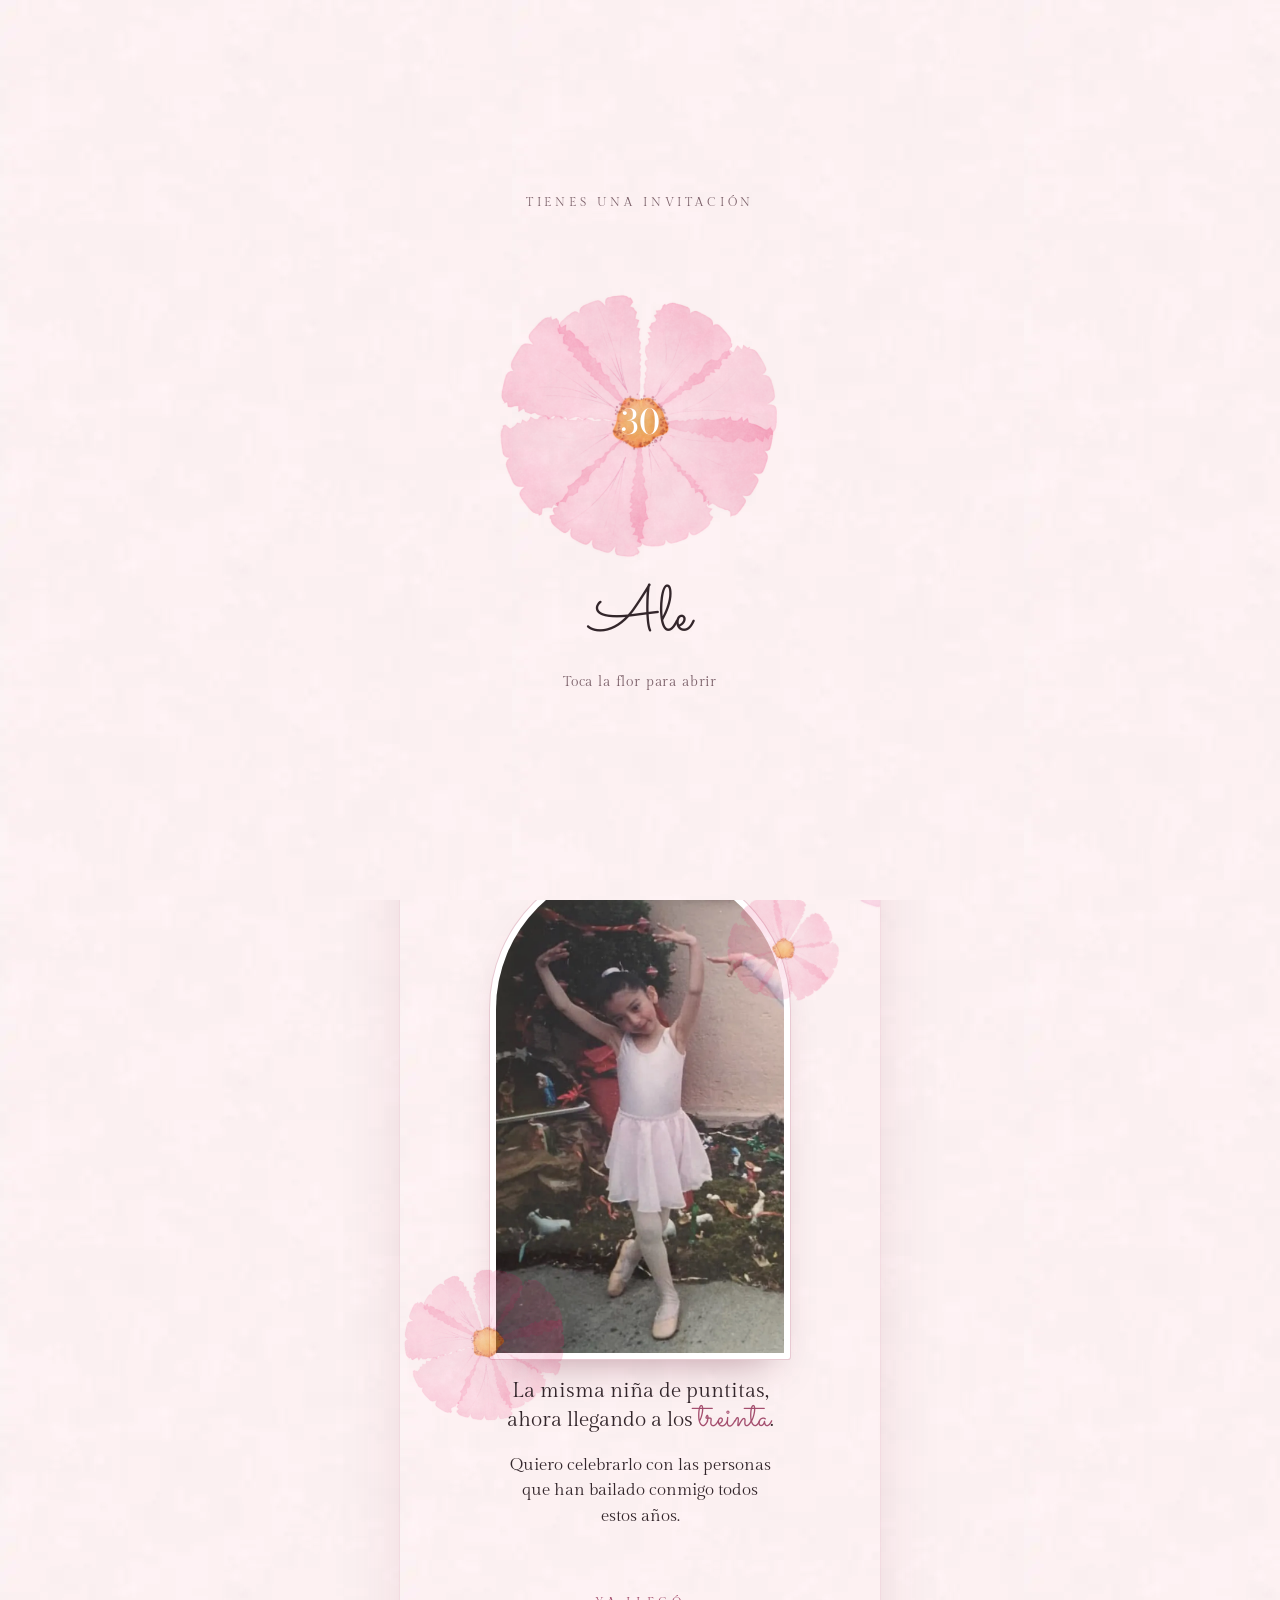
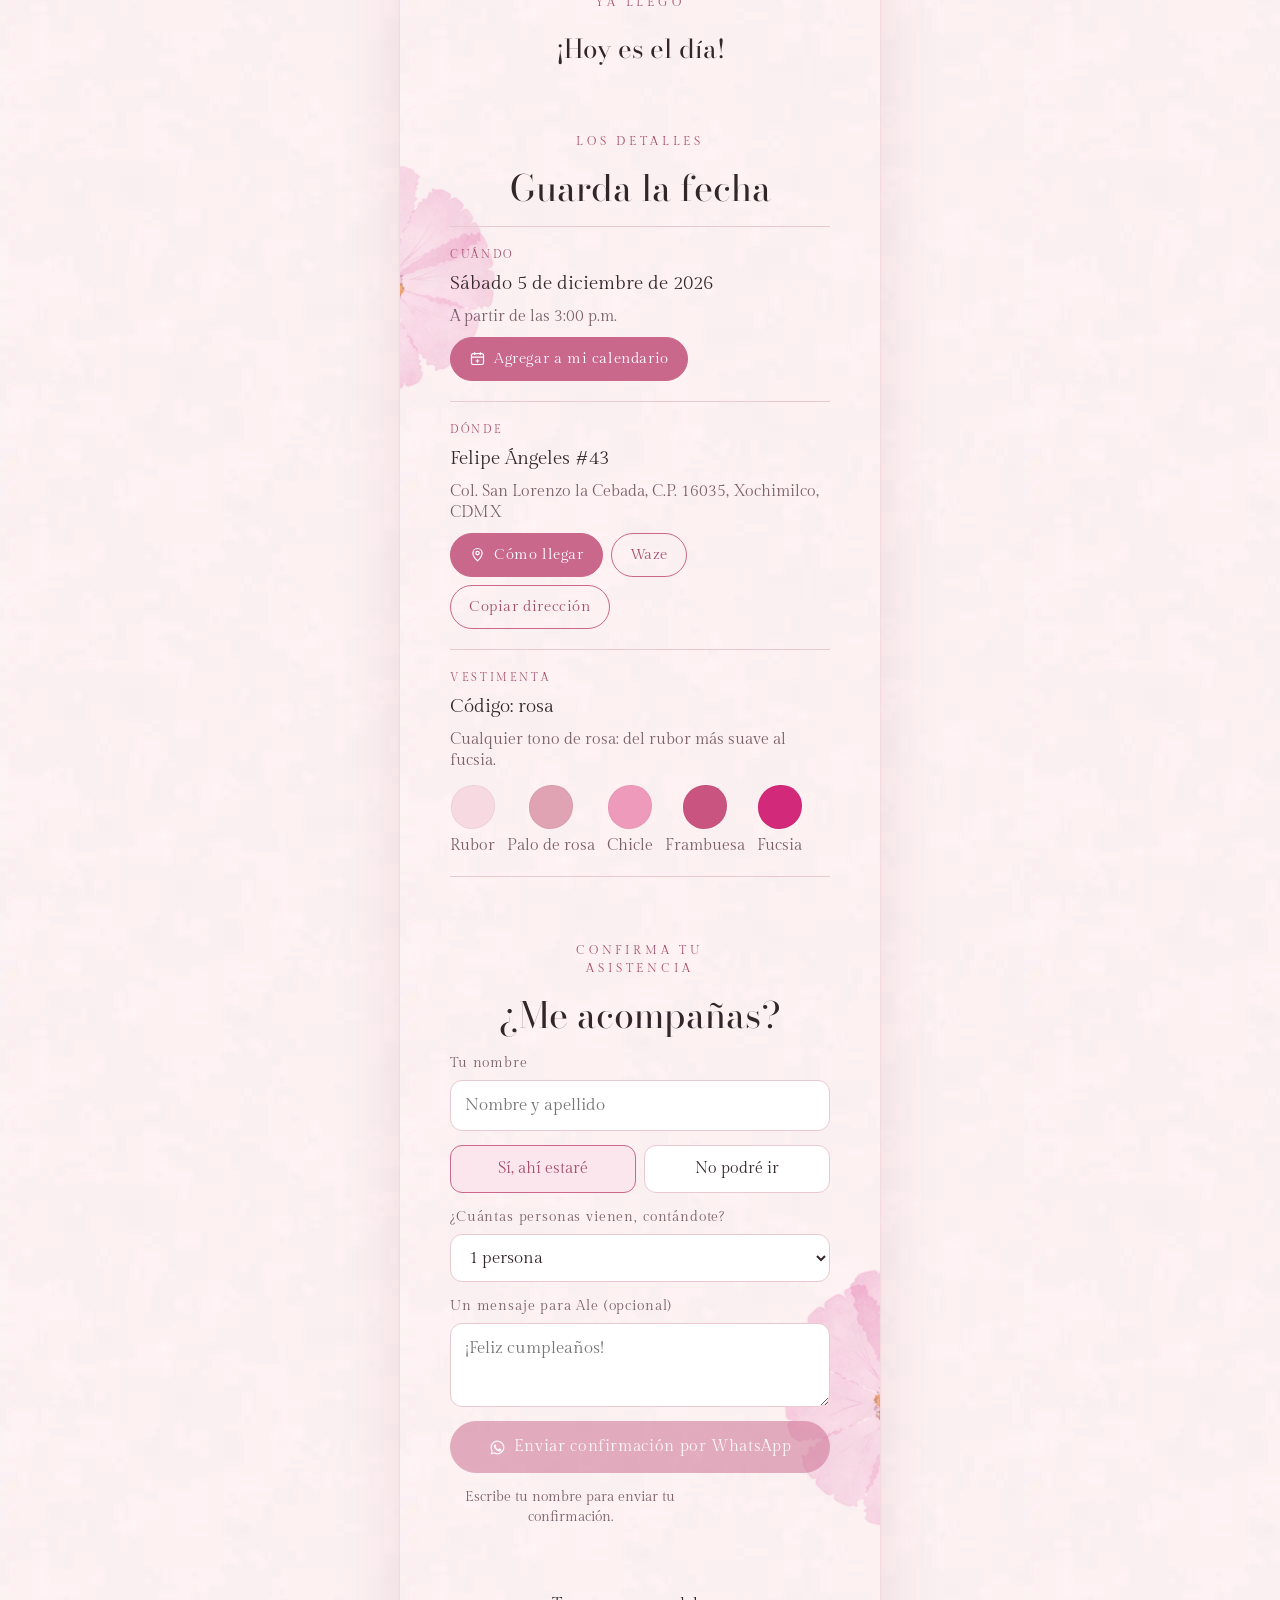
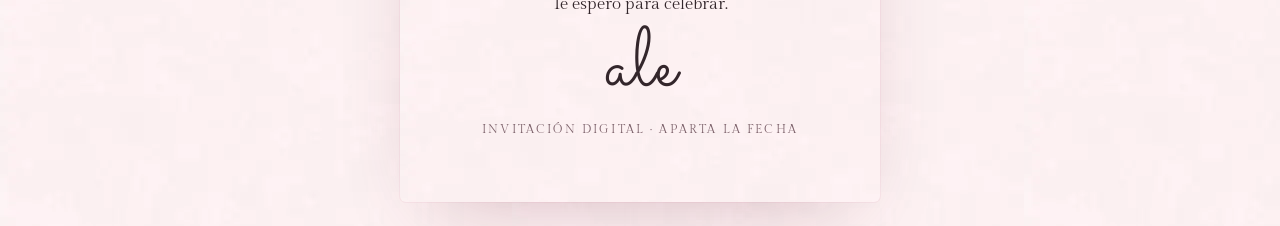
==== ale-30/index.html @ e6e58deb "Invitación: Los 30 de Ale" ====
<!doctype html>
<html lang="es">
<head>
<meta charset="utf-8">
<meta name="viewport" content="width=device-width,initial-scale=1,viewport-fit=cover">
<meta property="og:type" content="website">
<meta property="og:title" content="Los 30 de Ale">
<meta property="og:description" content="Te invito a mi cumpleaños · Sábado 5 de diciembre, 3:00 p.m. · Xochimilco">
<meta property="og:image" content="https://apartalafecha.github.io/ale-30/portada.jpg?v=1">
<meta property="og:image:width" content="1200">
<meta property="og:image:height" content="630">
<meta property="og:url" content="https://apartalafecha.github.io/ale-30/">
<meta name="twitter:card" content="summary_large_image">
<link rel="icon" href="data:image/svg+xml,%3Csvg xmlns='http://www.w3.org/2000/svg' viewBox='0 0 64 64'%3E%3Ccircle cx='32' cy='32' r='30' fill='%23F3C3D0'/%3E%3Ccircle cx='32' cy='32' r='9' fill='%23E2A458'/%3E%3C/svg%3E">
<style>:root{padding-top:env(safe-area-inset-top,0px);padding-bottom:env(safe-area-inset-bottom,0px)} img{max-width:100%}</style>
<title>Los 30 de Ale</title>
<meta name="claude:viewport-fit-sides" content="cover">
<meta name="description" content="Te invito a mi cumpleaños 30. Sábado 5 de diciembre, 3:00 p.m. Xochimilco, CDMX.">
<meta name="theme-color" content="#FBF0F2">
<link rel="preconnect" href="https://fonts.googleapis.com">
<link rel="preconnect" href="https://fonts.gstatic.com" crossorigin>
<link rel="stylesheet" href="https://fonts.googleapis.com/css2?family=Bodoni+Moda:opsz,wght@6..96,400;6..96,500&family=Gilda+Display&family=Sacramento&display=swap">
<style>
/* Póster de acuarela: una columna de papel rosado (máx. 480px) con un cosmos enorme que se sale del borde,
   como la invitación impresa de referencia; las secciones siguen la misma hoja con flores en los márgenes. */
:root{
  --papel:#FBF0F2;          /* hoja */
  --papel-2:#F6E2E7;        /* lavado de fondo */
  --tinta:#33262B;          /* texto principal, negro ciruela */
  --tinta-suave:#7A5F68;    /* texto secundario */
  --salmon:#EBB0A8;         /* el "30" */
  --rosa:#C9688A;           /* botones y acentos */
  --rosa-hondo:#A44E6E;     /* hover / texto sobre rosa claro */
  --ocre:#E2A458;           /* centro de la flor, detalle mínimo */
  --linea:#E8C9D2;
  --f-num:"Bodoni Moda","Didot","Bodoni 72",Georgia,serif;
  --f-texto:"Gilda Display","Cormorant Garamond",Georgia,serif;
  --f-firma:"Sacramento","Segoe Script","Snell Roundhand",cursive;
  --img-media:url([data-uri]);
  --img-chica:url([data-uri]);
  color-scheme:light;
}
*{box-sizing:border-box}
[hidden]{display:none!important}
html{scroll-behavior:smooth}
body{margin:0;background:var(--papel-2) url([data-uri]) repeat;background-size:512px;color:var(--tinta);font-family:var(--f-texto);font-size:17px;line-height:1.5;-webkit-font-smoothing:antialiased;overflow-x:hidden}
body.cerrado{overflow:hidden}
a{color:inherit}
:focus-visible{outline:2px solid var(--rosa);outline-offset:3px;border-radius:6px}

/* ---------- Sobre (portada que se abre) ---------- */
.sobre{position:fixed;inset:0;z-index:50;display:grid;place-items:center;background:var(--papel) url([data-uri]) repeat;background-size:512px;
  padding:max(24px,env(safe-area-inset-top,0px)) max(16px,env(safe-area-inset-right,0px)) max(24px,env(safe-area-inset-bottom,0px)) max(16px,env(safe-area-inset-left,0px));
  transition:opacity .9s ease .35s, visibility 0s linear 1.3s}
.sobre.abierto{opacity:0;visibility:hidden}
.sobre-int{display:grid;justify-items:center;gap:14px;text-align:center;max-width:420px}
.sobre .eyebrow{font-size:12px;letter-spacing:.32em;text-transform:uppercase;color:var(--tinta-suave)}
.sobre .para{font-size:22px;margin:0;min-height:1.5em}
.sello{position:relative;width:min(72vw,300px);aspect-ratio:1;border:0;padding:0;background:none;cursor:pointer;border-radius:50%;
  transition:transform .9s cubic-bezier(.2,.7,.2,1), opacity .8s ease}
.sello .flor-sello{position:absolute;inset:0;background:var(--img-chica) center/contain no-repeat;animation:respira 5s ease-in-out infinite;pointer-events:none}
.sello .toca{position:absolute;left:50%;top:50%;transform:translate(-50%,-50%);font-family:var(--f-num);font-size:34px;color:#fff;text-shadow:0 1px 8px rgba(160,90,40,.45);pointer-events:none}
.sobre.abierto .sello{transform:scale(2.6) rotate(25deg);opacity:0}
.sobre .firma{font-family:var(--f-firma);font-size:64px;line-height:.8;margin:6px 0 0}
.sobre .instr{font-size:14px;color:var(--tinta-suave);letter-spacing:.06em}
@keyframes respira{0%,100%{transform:scale(1) rotate(0)}50%{transform:scale(1.035) rotate(4deg)}}

/* ---------- Columna ---------- */
main{max-width:480px;margin:0 auto;background:var(--papel) url([data-uri]) repeat;background-size:512px;position:relative;box-shadow:0 0 0 1px rgba(201,104,138,.08),0 30px 80px -40px rgba(120,50,70,.35);overflow:hidden}

/* ---------- Póster (hero) ---------- */
.poster{position:relative;aspect-ratio:915/1280;container-type:inline-size;overflow:hidden}
.poster .flor{position:absolute;left:63%;top:66%;width:200%;max-width:none;opacity:.6;transform:translate(-50%,-50%) rotate(0);animation:gira 140s linear infinite;pointer-events:none}
@keyframes gira{to{transform:translate(-50%,-50%) rotate(360deg)}}
.poster .treinta{position:absolute;right:4%;top:1%;margin:0;font-family:var(--f-num);font-weight:500;font-size:31cqw;line-height:1;color:var(--salmon);letter-spacing:-.03em}
.poster .txt{position:absolute;left:10%;top:11%;right:8%;display:grid;gap:0}
.poster .invito{margin:0;font-size:4.5cqw;line-height:1.1}
.poster .cuando{margin:.12em 0 0;font-family:var(--f-num);font-weight:400;font-size:7.2cqw;line-height:1.05;letter-spacing:0}
.poster .cuando span{display:inline-block;width:.05em;height:.92em;background:var(--tinta);margin:0 .3em;vertical-align:-.1em}
.poster .dir{margin:2em 0 0;font-size:4.6cqw;line-height:1.2;max-width:15.5em}
.poster .vest{margin:1em 0 0;font-size:4.6cqw}
.poster .firma{position:absolute;right:10%;bottom:7%;margin:0;font-family:var(--f-firma);font-size:19cqw;line-height:1;color:var(--tinta)}
.poster .para-chip{position:absolute;left:10%;bottom:5.5%;max-width:48%;font-size:3.8cqw;color:var(--tinta);background:rgba(251,240,242,.82);padding:.45em .9em;border-radius:99px;line-height:1.25}
.desliza{position:absolute;left:50%;bottom:1.6%;transform:translateX(-50%);font-size:11px;letter-spacing:.3em;text-transform:uppercase;color:var(--tinta-suave);opacity:.85;animation:baja 2.4s ease-in-out infinite}
@keyframes baja{50%{transform:translate(-50%,5px)}}

/* ---------- Secciones ---------- */
.sec{position:relative;padding-block:56px;padding-left:max(24px,env(safe-area-inset-left,0px));padding-right:max(24px,env(safe-area-inset-right,0px));display:grid;gap:18px;justify-items:center;text-align:center}
.sec + .sec{padding-top:8px}
.eyebrow{margin:0;font-size:12px;letter-spacing:.32em;text-transform:uppercase;color:var(--rosa-hondo)}
h2{margin:0;font-family:var(--f-num);font-weight:400;font-size:36px;line-height:1.1;text-wrap:balance}
.sec p{margin:0;max-width:30ch;text-wrap:pretty}
.sec > *{position:relative;z-index:1}
.sec > .deco{position:absolute;z-index:0}
.deco{position:absolute;pointer-events:none;max-width:none;opacity:.8;aspect-ratio:1;background:center/contain no-repeat}
.fm{background-image:var(--img-media)}
.fc{background-image:var(--img-chica)}

/* foto */
.foto{padding-top:64px}
.marco{position:relative;width:min(78%,300px);margin-top:6px}
.marco .arco{display:block;aspect-ratio:3/5;border-radius:999px 999px 14px 14px;overflow:hidden;border:6px solid #fff;box-shadow:0 0 0 1px var(--linea),0 22px 40px -22px rgba(120,50,70,.5);background:#eee}
.marco .arco img{width:100%;height:100%;object-fit:cover;object-position:50% 20%;display:block;filter:saturate(.95) contrast(1.02)}
.marco .flor-a{width:58%;left:-30%;bottom:-14%;transform:rotate(-20deg)}
.marco .flor-b{width:40%;right:-18%;top:6%;transform:rotate(30deg)}
.pie-foto{font-size:21px;line-height:1.35;max-width:24ch!important}
.pie-foto em{font-style:normal;font-family:var(--f-firma);font-size:1.7em;line-height:.8;color:var(--rosa-hondo)}

/* cuenta regresiva */
.cuenta{display:grid;grid-template-columns:repeat(4,1fr);gap:8px;width:100%;max-width:360px}
.cuenta div{display:grid;gap:2px;padding:12px 4px;border-top:1px solid var(--linea);border-bottom:1px solid var(--linea)}
.cuenta b{font-family:var(--f-num);font-weight:400;font-size:38px;line-height:1;font-variant-numeric:tabular-nums}
.cuenta small{font-size:11px;letter-spacing:.2em;text-transform:uppercase;color:var(--tinta-suave)}
.cuenta-fin{font-family:var(--f-num);font-size:26px}

/* detalles */
.datos{display:grid;gap:0;width:100%;max-width:380px;text-align:left}
.dato{display:grid;gap:8px;padding:20px 0;border-top:1px solid var(--linea)}
.dato:last-child{border-bottom:1px solid var(--linea)}
.dato .k{font-size:11px;letter-spacing:.24em;text-transform:uppercase;color:var(--rosa-hondo)}
.dato .v{display:grid;gap:10px;min-width:0}
.dato .v strong{font-weight:400;font-size:19px;line-height:1.3}
.dato .v span{color:var(--tinta-suave);font-size:15.5px;line-height:1.35}
.acciones{display:flex;flex-wrap:wrap;gap:8px}
.btn{appearance:none;display:inline-flex;align-items:center;justify-content:center;gap:8px;min-height:44px;padding:10px 18px;border-radius:99px;border:1px solid var(--rosa);background:var(--rosa);color:#fff;font:500 15px/1.1 var(--f-texto);letter-spacing:.04em;text-decoration:none;cursor:pointer;transition:background .2s,transform .15s}
.btn:hover{background:var(--rosa-hondo);border-color:var(--rosa-hondo)}
.btn:active{transform:scale(.97)}
.btn.sec-btn{background:transparent;color:var(--rosa-hondo)}
.btn.sec-btn:hover{background:rgba(201,104,138,.08)}
.btn svg{width:17px;height:17px;flex:none}
.cal{position:relative}
.cal-menu{display:grid;gap:6px;margin-top:4px;padding:8px;border:1px solid var(--linea);border-radius:16px;background:#fff;box-shadow:0 18px 40px -24px rgba(120,50,70,.45)}
.cal-menu a{display:flex;align-items:center;gap:10px;padding:10px 12px;border-radius:10px;text-decoration:none;font-size:16px}
.cal-menu a:hover{background:var(--papel)}
.cal-menu a small{margin-left:auto;color:var(--tinta-suave);font-size:12px}
.cal-menu .ico{width:26px;height:26px;border-radius:7px;display:grid;place-items:center;color:#fff;font:600 12px/1 system-ui,sans-serif;flex:none}

/* vestimenta */
.tonos{display:flex;gap:12px;flex-wrap:wrap;margin-top:4px}
.tono{display:grid;gap:6px;justify-items:center;font-size:12px;color:var(--tinta-suave)}
.tono i{display:block;width:44px;height:44px;border-radius:50% 46% 52% 48%;box-shadow:inset 0 0 0 1px rgba(0,0,0,.04)}

/* confirmar */
form{display:grid;gap:14px;width:100%;max-width:380px;text-align:left}
label{display:grid;gap:6px;font-size:14px;letter-spacing:.06em;color:var(--tinta-suave)}
input,select,textarea{font:inherit;font-size:17px;color:var(--tinta);background:#fff;border:1px solid var(--linea);border-radius:12px;padding:12px 14px;width:100%}
textarea{min-height:84px;resize:vertical}
.opciones{display:grid;grid-template-columns:1fr 1fr;gap:8px}
.opciones input{position:absolute;opacity:0;pointer-events:none}
.opciones label{display:flex;align-items:center;justify-content:center;min-height:48px;border:1px solid var(--linea);border-radius:12px;background:#fff;color:var(--tinta);font-size:16px;letter-spacing:0;cursor:pointer;text-align:center;padding:8px}
.opciones input:checked + label{border-color:var(--rosa);background:#FBE6ED;color:var(--rosa-hondo)}
.opciones input:focus-visible + label{outline:2px solid var(--rosa);outline-offset:2px}
.reservados{font-size:15px;color:var(--rosa-hondo);text-align:center}
.enviar{width:100%;min-height:52px;font-size:16px}
.enviar[aria-disabled="true"]{opacity:.5;pointer-events:none}
.ayuda{font-size:13.5px;color:var(--tinta-suave);text-align:center}

/* pie */
.pie{padding-block:40px 64px}
.pie .firma{font-family:var(--f-firma);font-size:84px;line-height:.8;margin:0}
.credito{font-size:12px;letter-spacing:.18em;text-transform:uppercase;color:var(--tinta-suave);text-decoration:none}

/* pétalos que caen */
.petalos{position:fixed;inset:0;pointer-events:none;z-index:40;overflow:hidden}
.petalos img{position:absolute;top:-60px;width:34px;opacity:.7;animation:cae linear forwards}
@keyframes cae{0%{transform:translate(0,0) rotate(0)}100%{transform:translate(var(--dx),110vh) rotate(var(--rot))}}

.toast{position:fixed;left:50%;bottom:calc(20px + env(safe-area-inset-bottom,0px));transform:translateX(-50%);background:var(--tinta);color:#fff;padding:10px 16px;border-radius:99px;font-size:14px;z-index:60;opacity:0;transition:opacity .25s}
.toast.si{opacity:1}

@media (min-width:560px){main{margin-block:24px;border-radius:6px}}
@media (prefers-reduced-motion:reduce){
  *{animation:none!important;transition:none!important}
  .petalos{display:none}
}
</style>
</head>
<body>

<!-- ============ SOBRE ============ -->
<div class="sobre" id="sobre" role="dialog" aria-label="Abrir invitación">
  <div class="sobre-int">
    <p class="eyebrow" id="sobre-eyebrow">Tienes una invitación</p>
    <p class="para" id="sobre-para"></p>
    <button class="sello" id="abrir" type="button" aria-label="Abrir invitación">
      <span class="flor-sello"></span>
      <span class="toca">30</span>
    </button>
    <p class="firma">Ale</p>
    <p class="instr">Toca la flor para abrir</p>
  </div>
</div>

<main id="inv">
  <!-- ============ PÓSTER ============ -->
  <section class="poster" aria-label="Invitación">
    <img class="flor" src="[data-uri]" alt="">
    <h1 class="treinta" aria-label="30 años">30</h1>
    <div class="txt">
      <p class="invito">Te invito a mi cumpleaños</p>
      <p class="cuando">05 DIC<span aria-hidden="true"></span>15 HRS</p>
      <p class="dir">Felipe Ángeles #43, Col. San Lorenzo la Cebada, 16035, Xochimilco</p>
      <p class="vest">Código de vestimenta: rosa</p>
    </div>
    <p class="para-chip" id="para-chip" hidden></p>
    <p class="firma">ale</p>
    <p class="desliza" aria-hidden="true">Desliza</p>
  </section>

  <!-- ============ FOTO ============ -->
  <section class="sec foto" aria-labelledby="t-foto">
    <span class="deco fm" style="width:300px;right:-170px;top:-60px;transform:rotate(40deg)"></span>
    <p class="eyebrow">Desde siempre</p>
    <h2 id="t-foto">Bailando por la vida</h2>
    <figure class="marco" style="margin:6px 0 0">
      <span class="arco"><img src="[data-uri]" alt="Ale de niña, con traje de ballet rosa, posando junto al nacimiento navideño" loading="lazy"></span>
      <span class="deco fc flor-a"></span>
      <span class="deco fc flor-b"></span>
    </figure>
    <p class="pie-foto">La misma niña de puntitas, ahora llegando a los <em>treinta</em>.</p>
    <p>Quiero celebrarlo con las personas que han bailado conmigo todos estos años.</p>
  </section>

  <!-- ============ CUENTA ============ -->
  <section class="sec" aria-labelledby="t-cuenta">
    <p class="eyebrow" id="t-cuenta">Faltan</p>
    <div class="cuenta" id="cuenta" aria-live="off">
      <div><b id="c-d">--</b><small>días</small></div>
      <div><b id="c-h">--</b><small>horas</small></div>
      <div><b id="c-m">--</b><small>min</small></div>
      <div><b id="c-s">--</b><small>seg</small></div>
    </div>
    <p class="cuenta-fin" id="cuenta-fin" hidden>¡Hoy es el día!</p>
  </section>

  <!-- ============ DETALLES ============ -->
  <section class="sec" aria-labelledby="t-det">
    <span class="deco fm" style="width:260px;left:-150px;top:30px;transform:rotate(-15deg)"></span>
    <p class="eyebrow">Los detalles</p>
    <h2 id="t-det">Guarda la fecha</h2>
    <div class="datos">
      <div class="dato">
        <span class="k">Cuándo</span>
        <div class="v">
          <strong>Sábado 5 de diciembre de 2026</strong>
          <span>A partir de las 3:00 p.m.</span>
          <div class="cal">
            <button class="btn" id="cal-btn" type="button" aria-expanded="false" aria-controls="cal-menu">
              <svg viewBox="0 0 24 24" fill="none" stroke="currentColor" stroke-width="1.7" aria-hidden="true"><rect x="3.5" y="5" width="17" height="15.5" rx="2.5"/><path d="M3.5 10h17M8 3v4M16 3v4M12 13v5M9.5 15.5h5"/></svg>
              Agregar a mi calendario
            </button>
            <div class="cal-menu" id="cal-menu" hidden>
              <a id="cal-google" href="#" target="_blank" rel="noopener"><span class="ico" style="background:#4285F4"><svg viewBox="0 0 26 26" width="26" height="26" aria-hidden="true"><text x="13" y="17.6" text-anchor="middle" font-size="13" font-weight="700" fill="#ffffff" font-family="Arial,Helvetica,sans-serif">G</text></svg></span>Google Calendar</a>
              <a id="cal-apple" href="#" target="_blank" rel="noopener"><span class="ico" style="background:#1d1d1f"><svg viewBox="0 0 24 24" width="15" height="15" fill="#fff" aria-hidden="true"><path d="M16.4 12.6c0-2.4 2-3.6 2.1-3.7-1.1-1.7-2.9-1.9-3.5-1.9-1.5-.2-2.9.9-3.7.9-.8 0-1.9-.9-3.2-.8-1.6 0-3.2 1-4 2.5-1.7 3-.4 7.4 1.2 9.8.8 1.2 1.8 2.5 3 2.4 1.2 0 1.7-.8 3.2-.8s1.9.8 3.2.8c1.3 0 2.2-1.2 3-2.4.9-1.4 1.3-2.7 1.3-2.8 0 0-2.6-1-2.6-4zM14 5.5c.7-.8 1.1-1.9 1-3-1 0-2.1.7-2.8 1.5-.6.7-1.2 1.8-1 2.9 1 .1 2.1-.6 2.8-1.4z"/></svg></span>Apple / iPhone<small>.ics</small></a>
              <a id="cal-outlook" href="#" target="_blank" rel="noopener"><span class="ico" style="background:#0F6CBD"><svg viewBox="0 0 26 26" width="26" height="26" aria-hidden="true"><text x="13" y="17.6" text-anchor="middle" font-size="13" font-weight="700" fill="#ffffff" font-family="Arial,Helvetica,sans-serif">O</text></svg></span>Outlook</a>
              <a id="cal-ics" href="#" target="_blank" rel="noopener"><span class="ico" style="background:var(--tinta-suave)"><svg viewBox="0 0 26 26" width="26" height="26" aria-hidden="true"><text x="13" y="17.6" text-anchor="middle" font-size="17" font-weight="700" fill="#ffffff" font-family="Arial,Helvetica,sans-serif">+</text></svg></span>Otro calendario<small>.ics</small></a>
            </div>
          </div>
        </div>
      </div>
      <div class="dato">
        <span class="k">Dónde</span>
        <div class="v">
          <strong>Felipe Ángeles #43</strong>
          <span>Col. San Lorenzo la Cebada, C.P. 16035, Xochimilco, CDMX</span>
          <div class="acciones">
            <a class="btn" id="maps" href="#" target="_blank" rel="noopener">
              <svg viewBox="0 0 24 24" fill="none" stroke="currentColor" stroke-width="1.7" aria-hidden="true"><path d="M12 21s-6.5-5.6-6.5-11a6.5 6.5 0 0 1 13 0C18.5 15.4 12 21 12 21z"/><circle cx="12" cy="10" r="2.4"/></svg>
              Cómo llegar
            </a>
            <a class="btn sec-btn" id="waze" href="#" target="_blank" rel="noopener">Waze</a>
            <button class="btn sec-btn" id="copiar" type="button">Copiar dirección</button>
          </div>
        </div>
      </div>
      <div class="dato">
        <span class="k">Vestimenta</span>
        <div class="v">
          <strong>Código: rosa</strong>
          <span>Cualquier tono de rosa: del rubor más suave al fucsia.</span>
          <div class="tonos" aria-label="Tonos de rosa sugeridos">
            <span class="tono"><i style="background:#F6D9E1"></i>Rubor</span>
            <span class="tono"><i style="background:#DFA3B3"></i>Palo de rosa</span>
            <span class="tono"><i style="background:#EE9BBB"></i>Chicle</span>
            <span class="tono"><i style="background:#C9547F"></i>Frambuesa</span>
            <span class="tono"><i style="background:#D3297A"></i>Fucsia</span>
          </div>
        </div>
      </div>
    </div>
  </section>

  <!-- ============ CONFIRMAR ============ -->
  <section class="sec" aria-labelledby="t-conf" id="confirmar">
    <span class="deco fm" style="width:280px;right:-160px;bottom:40px;transform:rotate(80deg)"></span>
    <p class="eyebrow">Confirma tu asistencia</p>
    <h2 id="t-conf">¿Me acompañas?</h2>
    <p class="reservados" id="reservados" hidden></p>
    <form id="form" novalidate>
      <label for="nombre">Tu nombre
        <input id="nombre" name="nombre" autocomplete="name" placeholder="Nombre y apellido" required>
      </label>
      <div class="opciones" role="radiogroup" aria-label="¿Asistirás?">
        <input type="radio" name="asiste" id="asiste-si" value="si" checked><label for="asiste-si">Sí, ahí estaré</label>
        <input type="radio" name="asiste" id="asiste-no" value="no"><label for="asiste-no">No podré ir</label>
      </div>
      <label for="personas" id="lbl-personas">¿Cuántas personas vienen, contándote?
        <select id="personas" name="personas"></select>
      </label>
      <label for="mensaje">Un mensaje para Ale (opcional)
        <textarea id="mensaje" name="mensaje" maxlength="400" placeholder="¡Feliz cumpleaños!"></textarea>
      </label>
      <a class="btn enviar" id="enviar" href="#" target="_blank" rel="noopener" aria-disabled="true">
        <svg viewBox="0 0 24 24" fill="currentColor" aria-hidden="true"><path d="M12 2.2A9.8 9.8 0 0 0 3.6 17l-1.4 4.9 5-1.3A9.8 9.8 0 1 0 12 2.2zm0 17.8c-1.5 0-3-.4-4.2-1.2l-.3-.2-3 .8.8-2.9-.2-.3A8.1 8.1 0 1 1 12 20zm4.5-6c-.2-.1-1.5-.7-1.7-.8-.2-.1-.4-.1-.6.1l-.8 1c-.1.2-.3.2-.5.1a6.6 6.6 0 0 1-3.3-2.9c-.2-.4.2-.4.7-1.3.1-.2 0-.3 0-.4l-.8-1.8c-.2-.5-.4-.4-.6-.4h-.5a1 1 0 0 0-.7.3 3 3 0 0 0-.9 2.2 5.2 5.2 0 0 0 1.1 2.8 11.9 11.9 0 0 0 4.6 4c1.7.7 2.3.8 3.2.7.5-.1 1.5-.6 1.7-1.2.2-.6.2-1.1.2-1.2-.1-.2-.3-.2-.5-.3z"/></svg>
        Enviar confirmación por WhatsApp
      </a>
      <p class="ayuda" id="ayuda">Escribe tu nombre para enviar tu confirmación.</p>
    </form>
  </section>

  <!-- ============ PIE ============ -->
  <footer class="sec pie">
    <p>Te espero para celebrar.</p>
    <p class="firma">ale</p>
    <a class="credito" href="https://www.instagram.com/apartalafecha.mx/" target="_blank" rel="noopener">Invitación digital · Aparta la Fecha</a>
  </footer>
</main>

<div class="petalos" id="petalos" aria-hidden="true"></div>
<div class="toast" id="toast" role="status"></div>

<script>
const EVENTO = {
  titulo: "Cumpleaños 30 de Ale",
  inicio: "2026-12-05T15:00:00-06:00",
  inicioUTC: "20261205T210000Z", finUTC: "20261206T030000Z",
  inicioISO: "2026-12-05T21:00:00Z", finISO: "2026-12-06T03:00:00Z",
  direccion: "Felipe Ángeles #43, Col. San Lorenzo la Cebada, 16035, Xochimilco, CDMX",
  detalles: "¡Te espero para celebrar mis 30! Código de vestimenta: rosa. Invitación: https://apartalafecha.github.io/ale-30/",
  ics: "https://apartalafecha.github.io/ale-30/ale-30.ics",
  whatsapp: ""   // número de Ale con lada (ej. 5215512345678); vacío = WhatsApp deja elegir el contacto
};
const PETALOS = ["[data-uri]", "[data-uri]", "[data-uri]"];
const $ = id => document.getElementById(id);
const qs = new URLSearchParams(location.search);
const PARA = (qs.get("para") || "").trim().slice(0, 60);
const PASES_N = parseInt(qs.get("pases"), 10);
const PASES = PASES_N > 0 ? Math.min(20, PASES_N) : null;

/* ---- personalización ---- */
if (PARA) {
  $("sobre-eyebrow").textContent = "Esta invitación es para";
  $("sobre-para").textContent = PARA;
  $("para-chip").textContent = "Para: " + PARA;
  $("para-chip").hidden = false;
  $("nombre").value = PARA;
}
if (PASES) {
  $("reservados").textContent = PASES === 1 ? "Reservé 1 lugar para ti" : "Reservé " + PASES + " lugares para ti";
  $("reservados").hidden = false;
}
const maxP = PASES || 10;
for (let i = 1; i <= maxP; i++) { const o = document.createElement("option"); o.value = i; o.textContent = i === 1 ? "1 persona" : i + " personas"; $("personas").appendChild(o); }
$("personas").value = String(PASES || 1);

/* ---- abrir ---- */
document.body.classList.add("cerrado");
let abierta = false;
function abrir() {
  if (abierta) return; abierta = true;
  $("sobre").classList.add("abierto");
  document.body.classList.remove("cerrado");
  setTimeout(() => { $("sobre").hidden = true; }, 1400);
  lluvia(18, 1600);
  setInterval(() => { if (!document.hidden) lluvia(2, 0); }, 5200);
}
$("abrir").addEventListener("click", abrir);

/* ---- pétalos ---- */
const sinMov = matchMedia("(prefers-reduced-motion: reduce)").matches;
function lluvia(n, retraso) {
  if (sinMov) return;
  for (let i = 0; i < n; i++) {
    setTimeout(() => {
      const p = document.createElement("img");
      p.src = PETALOS[i % 3]; p.alt = "";
      const dur = 7 + Math.random() * 6;
      p.style.left = (Math.random() * 100) + "vw";
      p.style.width = (22 + Math.random() * 22) + "px";
      p.style.setProperty("--dx", (Math.random() * 160 - 80) + "px");
      p.style.setProperty("--rot", (Math.random() * 540 - 270) + "deg");
      p.style.animationDuration = dur + "s";
      $("petalos").appendChild(p);
      setTimeout(() => p.remove(), dur * 1000 + 200);
    }, Math.random() * (retraso || 1));
  }
}

/* ---- cuenta regresiva ---- */
const META = new Date(EVENTO.inicio).getTime();
const dos = n => String(n).padStart(2, "0");
function tic() {
  const r = META - Date.now();
  if (r <= 0) { $("cuenta").hidden = true; $("cuenta-fin").hidden = false; $("t-cuenta").textContent = "Ya llegó"; return; }
  const s = Math.floor(r / 1000);
  $("c-d").textContent = Math.floor(s / 86400);
  $("c-h").textContent = dos(Math.floor(s % 86400 / 3600));
  $("c-m").textContent = dos(Math.floor(s % 3600 / 60));
  $("c-s").textContent = dos(s % 60);
}
tic(); setInterval(tic, 1000);

/* ---- calendario ---- */
const enc = encodeURIComponent;
$("cal-google").href = "https://calendar.google.com/calendar/render?action=TEMPLATE&text=" + enc(EVENTO.titulo) +
  "&dates=" + EVENTO.inicioUTC + "/" + EVENTO.finUTC + "&details=" + enc(EVENTO.detalles) + "&location=" + enc(EVENTO.direccion) + "&ctz=America/Mexico_City";
$("cal-outlook").href = "https://outlook.live.com/calendar/0/deeplink/compose?path=%2Fcalendar%2Faction%2Fcompose&rru=addevent&subject=" + enc(EVENTO.titulo) +
  "&startdt=" + EVENTO.inicioISO + "&enddt=" + EVENTO.finISO + "&location=" + enc(EVENTO.direccion) + "&body=" + enc(EVENTO.detalles);
$("cal-apple").href = EVENTO.ics;
$("cal-ics").href = EVENTO.ics;
$("cal-btn").addEventListener("click", () => {
  const m = $("cal-menu"), abre = m.hidden;
  m.hidden = !abre; $("cal-btn").setAttribute("aria-expanded", String(abre));
});
document.addEventListener("click", e => {
  if (!e.target.closest(".cal")) { $("cal-menu").hidden = true; $("cal-btn").setAttribute("aria-expanded", "false"); }
});

/* ---- mapa ---- */
$("maps").href = "https://www.google.com/maps/search/?api=1&query=" + enc(EVENTO.direccion);
$("waze").href = "https://waze.com/ul?q=" + enc(EVENTO.direccion) + "&navigate=yes";
function toast(t) { const el = $("toast"); el.textContent = t; el.classList.add("si"); clearTimeout(toast.t); toast.t = setTimeout(() => el.classList.remove("si"), 2200); }
$("copiar").addEventListener("click", () => {
  const t = EVENTO.direccion;
  const ok = () => toast("Dirección copiada");
  if (navigator.clipboard && navigator.clipboard.writeText) navigator.clipboard.writeText(t).then(ok, () => respaldo(t));
  else respaldo(t);
  function respaldo(s) {
    const ta = document.createElement("textarea"); ta.value = s; ta.setAttribute("readonly", ""); ta.style.position = "fixed"; ta.style.opacity = "0";
    document.body.appendChild(ta); ta.select();
    try { document.execCommand("copy"); ok(); } catch (x) { toast(s); }
    ta.remove();
  }
});

/* ---- confirmación por WhatsApp ---- */
function armar() {
  const nombre = $("nombre").value.trim();
  const si = $("asiste-si").checked;
  const n = parseInt($("personas").value, 10) || 1;
  const msg = $("mensaje").value.trim();
  $("lbl-personas").hidden = !si;
  let t;
  const fam = /^familia\b/i.test(nombre);
  const quien = fam ? "Somos la " + nombre + "." : "Soy " + nombre + ".";
  if (si) t = "¡Hola, Ale! " + quien + " " + (fam ? "Confirmamos que sí vamos" : "Confirmo que sí voy") + " a tu cumpleaños 30 el sábado 5 de diciembre. " + (n === 1 ? "Voy yo." : "Seremos " + n + " personas.");
  else t = "¡Hola, Ale! " + quien + " Lamentablemente no " + (fam ? "podremos" : "podré") + " acompañarte en tu cumpleaños 30, pero te " + (fam ? "mandamos" : "mando") + " un abrazo enorme.";
  if (msg) t += "\n\n" + msg;
  const num = EVENTO.whatsapp.replace(/\D/g, "");
  const listo = nombre.length >= 2;
  const a = $("enviar");
  a.href = listo ? "https://wa.me/" + num + "?text=" + enc(t) : "#";
  a.setAttribute("aria-disabled", String(!listo));
  $("ayuda").textContent = listo ? "Se abrirá WhatsApp con tu mensaje listo para enviar." : "Escribe tu nombre para enviar tu confirmación.";
}
["input", "change"].forEach(ev => $("form").addEventListener(ev, armar));
$("form").addEventListener("submit", e => e.preventDefault());
$("enviar").addEventListener("click", e => { if ($("enviar").getAttribute("aria-disabled") === "true") { e.preventDefault(); $("nombre").focus(); } });
armar();
</script>
</body>
</html>
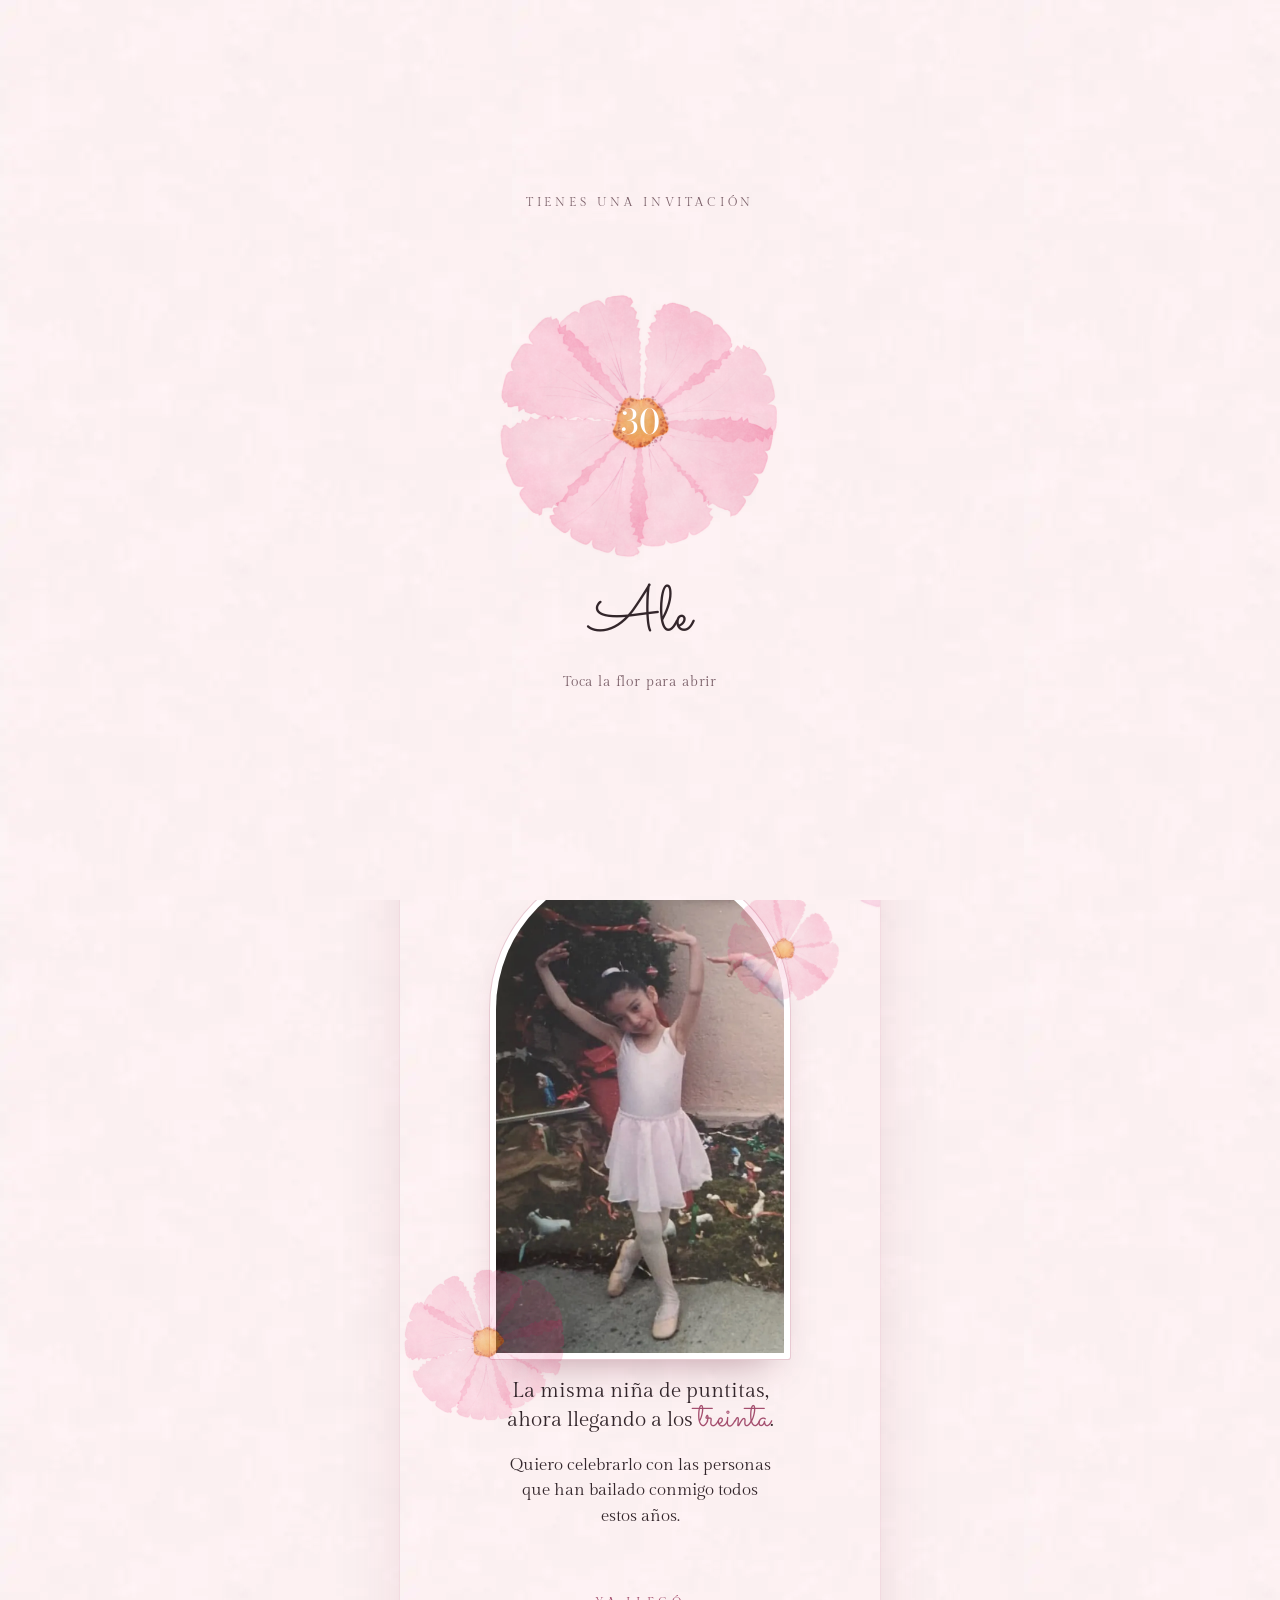
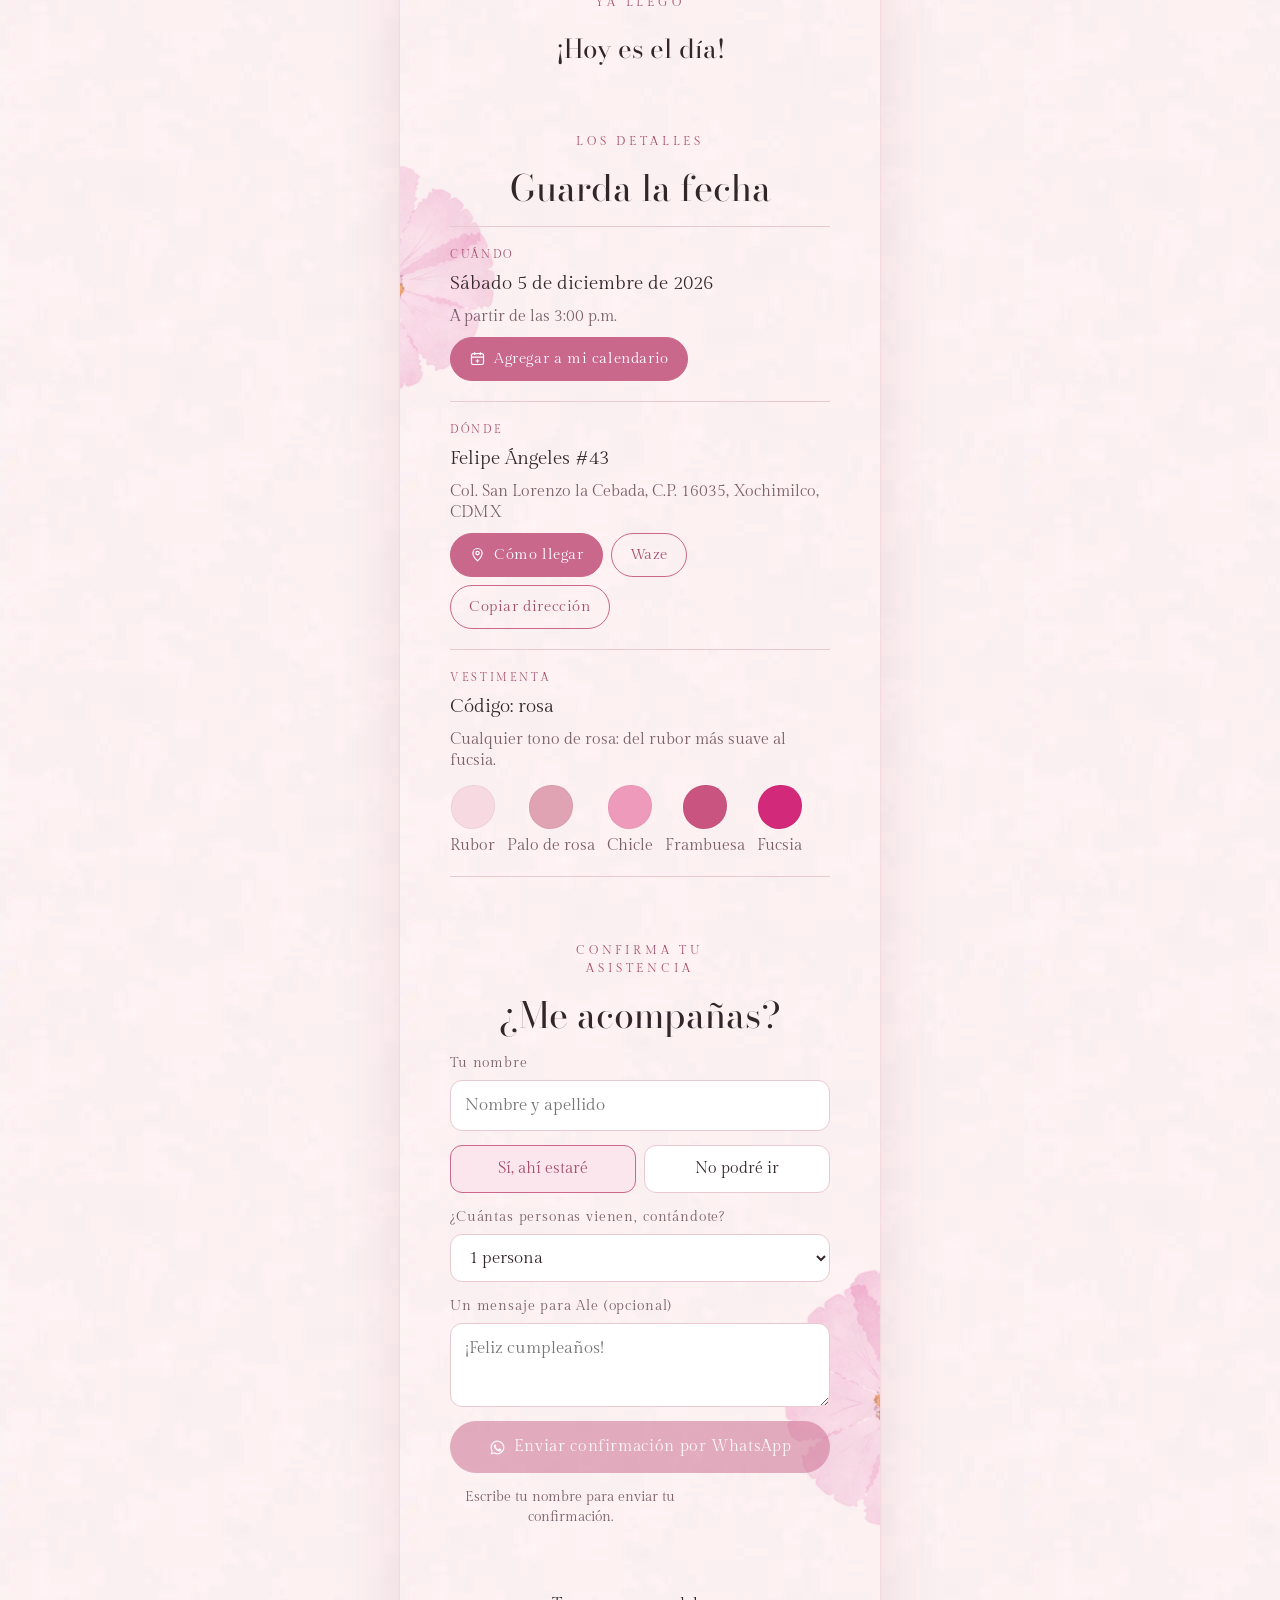
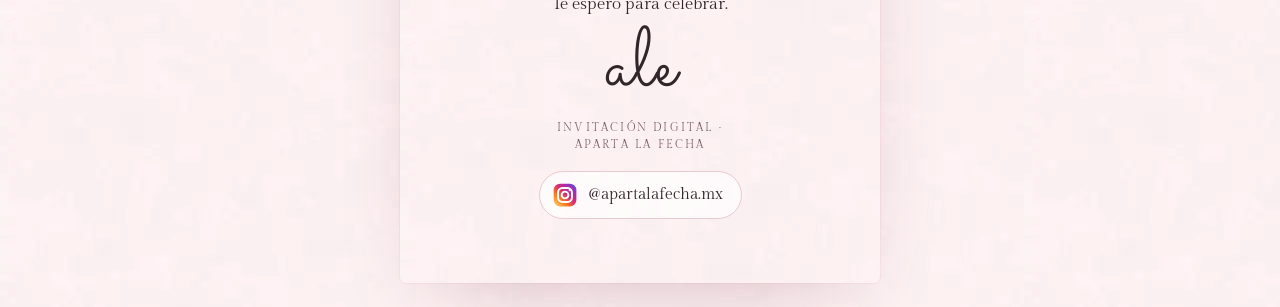
==== commit c1ba3b80: "Ale 30: canción, portada con bailarina, WhatsApp e Instagram" ====
--- a/ale-30/index.html
+++ b/ale-30/index.html
@@ -70,16 +70,18 @@
 
 /* ---------- Póster (hero) ---------- */
 .poster{position:relative;aspect-ratio:915/1280;container-type:inline-size;overflow:hidden}
-.poster .flor{position:absolute;left:63%;top:66%;width:200%;max-width:none;opacity:.6;transform:translate(-50%,-50%) rotate(0);animation:gira 140s linear infinite;pointer-events:none}
+.poster .flor{position:absolute;left:62%;top:80%;width:200%;max-width:none;opacity:.6;transform:translate(-50%,-50%) rotate(0);animation:gira 140s linear infinite;pointer-events:none}
 @keyframes gira{to{transform:translate(-50%,-50%) rotate(360deg)}}
 .poster .treinta{position:absolute;right:4%;top:1%;margin:0;font-family:var(--f-num);font-weight:500;font-size:31cqw;line-height:1;color:var(--salmon);letter-spacing:-.03em}
 .poster .txt{position:absolute;left:10%;top:11%;right:8%;display:grid;gap:0}
-.poster .invito{margin:0;font-size:4.5cqw;line-height:1.1}
-.poster .cuando{margin:.12em 0 0;font-family:var(--f-num);font-weight:400;font-size:7.2cqw;line-height:1.05;letter-spacing:0}
-.poster .cuando span{display:inline-block;width:.05em;height:.92em;background:var(--tinta);margin:0 .3em;vertical-align:-.1em}
-.poster .dir{margin:2em 0 0;font-size:4.6cqw;line-height:1.2;max-width:15.5em}
-.poster .vest{margin:1em 0 0;font-size:4.6cqw}
-.poster .firma{position:absolute;right:10%;bottom:7%;margin:0;font-family:var(--f-firma);font-size:19cqw;line-height:1;color:var(--tinta)}
+.poster .invito{margin:0;font-size:5.2cqw;line-height:1.15;max-width:9em}
+.poster .nombre{position:absolute;left:0;right:0;top:19%;display:grid;justify-items:center;pointer-events:none}
+.bail-wrap{display:block;width:34cqw;margin-bottom:1.6cqw;margin-left:3cqw;position:relative;z-index:1;transform-origin:50% 97%;animation:balanceo 5s ease-in-out infinite}
+.bailarina{display:block;width:100%;height:auto;overflow:visible;filter:drop-shadow(0 2px 6px rgba(251,240,242,.9))}
+.abierta .bailarina{animation:pirueta 1.3s cubic-bezier(.4,0,.2,1) 1.1s 1}
+@keyframes balanceo{0%,100%{transform:rotate(-3deg)}50%{transform:rotate(3deg)}}
+@keyframes pirueta{to{transform:rotateY(720deg)}}
+.poster .firma{margin:0;font-family:var(--f-firma);font-size:52cqw;line-height:.9;color:var(--tinta);text-shadow:0 0 .12em rgba(251,240,242,.95),0 0 .3em rgba(251,240,242,.7)}
 .poster .para-chip{position:absolute;left:10%;bottom:5.5%;max-width:48%;font-size:3.8cqw;color:var(--tinta);background:rgba(251,240,242,.82);padding:.45em .9em;border-radius:99px;line-height:1.25}
 .desliza{position:absolute;left:50%;bottom:1.6%;transform:translateX(-50%);font-size:11px;letter-spacing:.3em;text-transform:uppercase;color:var(--tinta-suave);opacity:.85;animation:baja 2.4s ease-in-out infinite}
 @keyframes baja{50%{transform:translate(-50%,5px)}}
@@ -158,13 +160,23 @@
 /* pie */
 .pie{padding-block:40px 64px}
 .pie .firma{font-family:var(--f-firma);font-size:84px;line-height:.8;margin:0}
-.credito{font-size:12px;letter-spacing:.18em;text-transform:uppercase;color:var(--tinta-suave);text-decoration:none}
+.ig{display:inline-flex;align-items:center;gap:10px;padding:10px 18px 10px 12px;border:1px solid var(--linea);border-radius:99px;background:rgba(255,255,255,.7);text-decoration:none;color:var(--tinta);font-size:16px}
+.ig:hover{border-color:var(--rosa)}
+.ig svg{width:26px;height:26px;flex:none}
+.credito{font-size:11px;letter-spacing:.2em;text-transform:uppercase;color:var(--tinta-suave)}
 
 /* pétalos que caen */
 .petalos{position:fixed;inset:0;pointer-events:none;z-index:40;overflow:hidden}
 .petalos img{position:absolute;top:-60px;width:34px;opacity:.7;animation:cae linear forwards}
 @keyframes cae{0%{transform:translate(0,0) rotate(0)}100%{transform:translate(var(--dx),110vh) rotate(var(--rot))}}
 
+.musica{position:fixed;right:calc(16px + env(safe-area-inset-right,0px));bottom:calc(16px + env(safe-area-inset-bottom,0px));z-index:45;width:48px;height:48px;border-radius:50%;border:1px solid var(--linea);background:rgba(255,255,255,.9);color:var(--rosa-hondo);display:grid;place-items:center;cursor:pointer;box-shadow:0 10px 24px -12px rgba(120,50,70,.5)}
+.musica svg{width:22px;height:22px}
+.musica .m-off{display:none}
+.musica[aria-pressed="false"] .m-on{display:none}
+.musica[aria-pressed="false"] .m-off{display:block}
+.musica[aria-pressed="true"]::after{content:"";position:absolute;inset:-5px;border-radius:50%;border:1px solid var(--rosa);opacity:.5;animation:onda 2.2s ease-out infinite}
+@keyframes onda{from{transform:scale(.9);opacity:.6}to{transform:scale(1.3);opacity:0}}
 .toast{position:fixed;left:50%;bottom:calc(20px + env(safe-area-inset-bottom,0px));transform:translateX(-50%);background:var(--tinta);color:#fff;padding:10px 16px;border-radius:99px;font-size:14px;z-index:60;opacity:0;transition:opacity .25s}
 .toast.si{opacity:1}
 
@@ -198,12 +210,18 @@
     <h1 class="treinta" aria-label="30 años">30</h1>
     <div class="txt">
       <p class="invito">Te invito a mi cumpleaños</p>
-      <p class="cuando">05 DIC<span aria-hidden="true"></span>15 HRS</p>
-      <p class="dir">Felipe Ángeles #43, Col. San Lorenzo la Cebada, 16035, Xochimilco</p>
-      <p class="vest">Código de vestimenta: rosa</p>
+    </div>
+    <div class="nombre">
+      <span class="bail-wrap"><svg class="bailarina" viewBox="0 0 100 116" xmlns="http://www.w3.org/2000/svg" aria-hidden="true">
+  <g fill="#33262B"><path d="M46.02,31.80 L45.72,31.43 L45.33,30.99 L44.87,30.50 L44.38,29.97 L43.86,29.38 L43.34,28.76 L42.84,28.11 L42.37,27.44 L41.96,26.76 L41.61,26.07 L41.30,25.30 L40.98,24.45 L40.68,23.54 L40.40,22.58 L40.15,21.61 L39.93,20.63 L39.76,19.66 L39.63,18.73 L39.56,17.85 L39.55,17.04 L39.60,16.28 L39.72,15.51 L39.89,14.75 L40.11,13.99 L40.37,13.26 L40.67,12.54 L40.99,11.86 L41.34,11.22 L41.69,10.62 L42.04,10.07 L42.41,9.59 L42.81,9.15 L43.24,8.74 L43.71,8.36 L44.20,8.02 L44.70,7.70 L45.21,7.41 L45.71,7.14 L46.19,6.91 L46.63,6.71 L47.04,6.55 L47.47,6.45 L47.91,6.38 L48.36,6.34 L48.81,6.32 L49.24,6.32 L49.64,6.34 L50.01,6.35 L50.34,6.36 L50.61,6.35 L50.59,5.25 L50.36,5.25 L50.07,5.23 L49.71,5.20 L49.28,5.16 L48.82,5.14 L48.32,5.13 L47.79,5.16 L47.25,5.21 L46.70,5.33 L46.17,5.49 L45.66,5.70 L45.13,5.92 L44.57,6.18 L44.00,6.47 L43.42,6.80 L42.85,7.17 L42.28,7.58 L41.74,8.05 L41.22,8.56 L40.76,9.13 L40.33,9.73 L39.91,10.38 L39.50,11.07 L39.11,11.81 L38.75,12.59 L38.43,13.41 L38.15,14.26 L37.92,15.14 L37.75,16.04 L37.65,16.96 L37.63,17.91 L37.68,18.91 L37.79,19.94 L37.95,21.00 L38.15,22.06 L38.39,23.11 L38.66,24.13 L38.96,25.12 L39.26,26.05 L39.59,26.93 L39.97,27.79 L40.43,28.63 L40.93,29.44 L41.45,30.20 L41.99,30.91 L42.50,31.56 L42.98,32.15 L43.40,32.66 L43.73,33.07 L43.98,33.40Z"/><path d="M56.02,33.40 L56.27,33.07 L56.60,32.66 L57.02,32.15 L57.50,31.56 L58.01,30.91 L58.55,30.20 L59.07,29.44 L59.57,28.63 L60.03,27.79 L60.41,26.93 L60.74,26.05 L61.04,25.12 L61.34,24.13 L61.61,23.11 L61.85,22.06 L62.05,21.00 L62.21,19.94 L62.32,18.91 L62.37,17.91 L62.35,16.96 L62.25,16.04 L62.08,15.14 L61.85,14.26 L61.57,13.41 L61.25,12.59 L60.89,11.81 L60.50,11.07 L60.09,10.38 L59.67,9.73 L59.24,9.13 L58.78,8.56 L58.26,8.05 L57.72,7.58 L57.15,7.17 L56.58,6.80 L56.00,6.47 L55.43,6.18 L54.87,5.92 L54.34,5.70 L53.83,5.49 L53.30,5.33 L52.75,5.21 L52.21,5.16 L51.68,5.13 L51.18,5.14 L50.72,5.16 L50.29,5.20 L49.93,5.23 L49.64,5.25 L49.41,5.25 L49.39,6.35 L49.66,6.36 L49.99,6.35 L50.36,6.34 L50.76,6.32 L51.19,6.32 L51.64,6.34 L52.09,6.38 L52.53,6.45 L52.96,6.55 L53.37,6.71 L53.81,6.91 L54.29,7.14 L54.79,7.41 L55.30,7.70 L55.80,8.02 L56.29,8.36 L56.76,8.74 L57.19,9.15 L57.59,9.59 L57.96,10.07 L58.31,10.62 L58.66,11.22 L59.01,11.86 L59.33,12.54 L59.63,13.26 L59.89,13.99 L60.11,14.75 L60.28,15.51 L60.40,16.28 L60.45,17.04 L60.44,17.85 L60.37,18.73 L60.24,19.66 L60.07,20.63 L59.85,21.61 L59.60,22.58 L59.32,23.54 L59.02,24.45 L58.70,25.30 L58.39,26.07 L58.04,26.76 L57.63,27.44 L57.16,28.11 L56.66,28.76 L56.14,29.38 L55.62,29.97 L55.13,30.50 L54.67,30.99 L54.28,31.43 L53.98,31.80Z"/><path d="M48.70,49.04 L48.73,49.93 L48.78,51.08 L48.83,52.44 L48.89,53.96 L48.95,55.60 L49.01,57.31 L49.08,59.06 L49.14,60.78 L49.20,62.44 L49.25,64.00 L49.30,65.49 L49.35,66.98 L49.41,68.48 L49.46,69.97 L49.51,71.47 L49.56,72.97 L49.60,74.47 L49.64,75.97 L49.67,77.48 L49.70,78.98 L49.72,80.50 L49.72,82.06 L49.73,83.64 L49.72,85.22 L49.71,86.79 L49.70,88.34 L49.70,89.85 L49.69,91.30 L49.69,92.68 L49.70,93.98 L49.72,95.19 L49.74,96.34 L49.76,97.42 L49.79,98.46 L49.82,99.45 L49.85,100.40 L49.88,101.32 L49.91,102.22 L49.93,103.11 L49.95,103.99 L49.97,104.86 L49.98,105.74 L49.99,106.60 L50.00,107.43 L50.01,108.24 L50.02,109.01 L50.02,109.72 L50.03,110.38 L50.04,110.98 L50.05,111.49 L50.06,111.93 L50.07,112.28 L50.08,112.57 L50.09,112.79 L50.11,112.97 L50.12,113.12 L50.13,113.23 L50.14,113.32 L50.14,113.41 L50.15,113.50 L51.25,113.50 L51.26,113.40 L51.26,113.31 L51.27,113.21 L51.27,113.10 L51.28,112.96 L51.29,112.79 L51.30,112.57 L51.32,112.29 L51.33,111.94 L51.35,111.51 L51.37,110.99 L51.39,110.40 L51.41,109.74 L51.44,109.02 L51.47,108.26 L51.50,107.45 L51.53,106.62 L51.56,105.76 L51.60,104.89 L51.65,104.01 L51.70,103.14 L51.76,102.26 L51.83,101.36 L51.90,100.44 L51.97,99.49 L52.04,98.50 L52.11,97.47 L52.18,96.38 L52.24,95.24 L52.30,94.02 L52.35,92.72 L52.39,91.34 L52.42,89.89 L52.46,88.38 L52.49,86.83 L52.52,85.26 L52.55,83.68 L52.60,82.10 L52.64,80.54 L52.70,79.02 L52.77,77.52 L52.85,76.03 L52.94,74.53 L53.04,73.03 L53.14,71.53 L53.24,70.03 L53.33,68.52 L53.42,67.02 L53.49,65.51 L53.55,64.00 L53.59,62.42 L53.63,60.74 L53.65,59.00 L53.67,57.25 L53.68,55.52 L53.68,53.88 L53.69,52.35 L53.69,51.00 L53.69,49.85 L53.70,48.96Z"/><path d="M46.32,48.20 L46.04,48.69 L45.67,49.32 L45.24,50.06 L44.75,50.89 L44.23,51.79 L43.69,52.72 L43.13,53.68 L42.59,54.62 L42.06,55.52 L41.58,56.36 L41.10,57.18 L40.61,58.03 L40.10,58.91 L39.59,59.78 L39.09,60.65 L38.60,61.49 L38.15,62.29 L37.73,63.04 L37.36,63.71 L37.05,64.28 L36.82,64.71 L36.64,65.01 L36.49,65.26 L36.34,65.49 L36.17,65.77 L35.97,66.17 L35.84,66.70 L35.83,67.22 L35.90,67.65 L36.01,68.06 L36.18,68.50 L36.40,68.94 L36.66,69.36 L36.94,69.76 L37.26,70.16 L37.59,70.55 L37.96,70.95 L38.34,71.34 L38.75,71.75 L39.19,72.17 L39.68,72.63 L40.23,73.11 L40.83,73.62 L41.45,74.14 L42.10,74.67 L42.75,75.19 L43.39,75.70 L44.01,76.17 L44.60,76.62 L45.14,77.02 L45.66,77.39 L46.18,77.74 L46.70,78.06 L47.19,78.36 L47.66,78.64 L48.10,78.89 L48.50,79.12 L48.85,79.32 L49.14,79.48 L49.38,79.62 L50.22,78.38 L50.00,78.20 L49.71,77.99 L49.39,77.75 L49.03,77.48 L48.64,77.18 L48.22,76.86 L47.79,76.52 L47.35,76.16 L46.90,75.78 L46.46,75.38 L45.98,74.95 L45.45,74.46 L44.89,73.94 L44.31,73.39 L43.73,72.83 L43.15,72.27 L42.59,71.71 L42.07,71.18 L41.61,70.68 L41.21,70.23 L40.85,69.81 L40.52,69.40 L40.21,69.01 L39.95,68.65 L39.72,68.32 L39.53,68.01 L39.38,67.74 L39.28,67.50 L39.22,67.31 L39.19,67.14 L39.17,67.02 L39.19,67.03 L39.19,67.22 L39.14,67.45 L39.11,67.54 L39.17,67.48 L39.33,67.28 L39.55,66.99 L39.84,66.59 L40.15,66.12 L40.49,65.58 L40.90,64.97 L41.36,64.29 L41.87,63.54 L42.41,62.75 L42.98,61.93 L43.55,61.09 L44.13,60.25 L44.69,59.43 L45.22,58.64 L45.77,57.83 L46.35,56.97 L46.95,56.06 L47.57,55.15 L48.17,54.25 L48.75,53.39 L49.28,52.59 L49.76,51.87 L50.16,51.27 L50.48,50.80Z"/><path d="M43.8,32.4 C46.5,30.1 53.5,30.1 56.2,32.4 C55.4,37.5 53.6,42.6 52.9,47.4 Q50,48.6 47.1,47.4 C46.4,42.6 44.6,37.5 43.8,32.4Z"/>
+    <path d="M48.7,26.3 L51.3,26.3 L51.7,31.4 L48.3,31.4Z"/>
+    <ellipse cx="50" cy="21.6" rx="4.6" ry="5.3"/>
+    <circle cx="50" cy="14.9" r="2.6"/></g>
+  <g transform="rotate(-4 50 49)"><path d="M74.67,48.68 Q76.64,49.20 74.67,49.72 Q72.70,50.25 73.52,50.90 Q74.34,51.55 71.56,51.85 Q68.78,52.16 68.30,52.82 Q67.83,53.49 64.71,53.52 Q61.60,53.55 59.92,54.12 Q58.23,54.69 55.33,54.45 Q52.43,54.20 49.82,54.57 Q47.22,54.94 45.02,54.46 Q42.83,53.98 39.75,54.09 Q36.68,54.20 35.58,53.57 Q34.47,52.94 31.46,52.76 Q28.45,52.59 28.62,51.92 Q28.80,51.25 26.37,50.82 Q23.94,50.40 25.37,49.80 Q26.79,49.20 25.37,48.60 Q23.94,48.00 26.37,47.58 Q28.80,47.15 28.62,46.48 Q28.45,45.81 31.46,45.64 Q34.47,45.46 35.58,44.83 Q36.68,44.20 39.75,44.31 Q42.83,44.42 45.02,43.94 Q47.22,43.46 49.82,43.83 Q52.43,44.20 55.33,43.95 Q58.23,43.71 59.92,44.28 Q61.60,44.85 64.71,44.88 Q67.83,44.91 68.30,45.58 Q68.78,46.24 71.56,46.55 Q74.34,46.85 73.52,47.50 Q72.70,48.15 74.67,48.68 Z" fill="#F6D0DB"/><path d="M70.56,48.98 Q71.90,49.52 69.42,49.87 Q66.94,50.21 66.87,50.82 Q66.79,51.43 63.79,51.50 Q60.79,51.58 59.31,52.11 Q57.84,52.64 55.00,52.43 Q52.16,52.22 49.62,52.55 Q47.09,52.88 45.06,52.43 Q43.03,51.98 40.02,52.04 Q37.01,52.10 36.26,51.51 Q35.51,50.92 32.70,50.70 Q29.90,50.47 30.60,49.88 Q31.30,49.29 29.35,48.83 Q27.40,48.36 29.39,47.91 Q31.38,47.45 30.73,46.86 Q30.08,46.27 32.90,46.05 Q35.72,45.83 36.52,45.24 Q37.32,44.66 40.33,44.73 Q43.33,44.79 45.40,44.35 Q47.46,43.91 49.97,44.25 Q52.48,44.59 55.33,44.39 Q58.19,44.19 59.62,44.72 Q61.05,45.25 64.05,45.34 Q67.04,45.43 67.07,46.04 Q67.09,46.64 69.54,47.00 Q71.99,47.35 70.60,47.89 Q69.22,48.43 70.56,48.98 Z" fill="#EDAEC2"/><path d="M63.32,47.74 Q64.49,48.19 62.89,48.59 Q61.29,48.99 60.73,49.49 Q60.16,49.99 57.66,50.09 Q55.15,50.18 53.12,50.49 Q51.08,50.80 48.84,50.56 Q46.60,50.31 44.05,50.29 Q41.50,50.26 40.57,49.79 Q39.64,49.31 37.77,48.96 Q35.89,48.62 36.71,48.13 Q37.53,47.65 37.21,47.14 Q36.88,46.64 39.07,46.37 Q41.25,46.11 42.63,45.68 Q44.02,45.25 46.54,45.32 Q49.07,45.40 51.51,45.25 Q53.95,45.10 55.63,45.48 Q57.32,45.87 59.68,46.06 Q62.03,46.26 62.09,46.77 Q62.15,47.28 63.32,47.74 Z" fill="#E393AE"/></g>
+</svg></span>
+      <p class="firma">ale</p>
     </div>
     <p class="para-chip" id="para-chip" hidden></p>
-    <p class="firma">ale</p>
     <p class="desliza" aria-hidden="true">Desliza</p>
   </section>
 
@@ -322,11 +340,20 @@
   <footer class="sec pie">
     <p>Te espero para celebrar.</p>
     <p class="firma">ale</p>
-    <a class="credito" href="https://www.instagram.com/apartalafecha.mx/" target="_blank" rel="noopener">Invitación digital · Aparta la Fecha</a>
+    <p class="credito">Invitación digital · Aparta la Fecha</p>
+    <a class="ig" href="https://www.instagram.com/apartalafecha.mx/" target="_blank" rel="noopener" aria-label="Instagram de Aparta la Fecha: @apartalafecha.mx">
+      <svg viewBox="0 0 24 24" aria-hidden="true"><defs><linearGradient id="ig-g" x1="0" y1="1" x2="1" y2="0"><stop offset="0" stop-color="#FEDA75"/><stop offset=".3" stop-color="#FA7E1E"/><stop offset=".55" stop-color="#D62976"/><stop offset=".8" stop-color="#962FBF"/><stop offset="1" stop-color="#4F5BD5"/></linearGradient></defs><rect x="1.5" y="1.5" width="21" height="21" rx="6" fill="url(#ig-g)"/><rect x="5.6" y="5.6" width="12.8" height="12.8" rx="4" fill="none" stroke="#fff" stroke-width="1.8"/><circle cx="12" cy="12" r="3.1" fill="none" stroke="#fff" stroke-width="1.8"/><circle cx="16.4" cy="7.6" r="1.05" fill="#fff"/></svg>
+      @apartalafecha.mx
+    </a>
   </footer>
 </main>
 
 <div class="petalos" id="petalos" aria-hidden="true"></div>
+<audio id="cancion" src="cancion.m4a" preload="auto" loop playsinline></audio>
+<button class="musica" id="musica" type="button" aria-label="Pausar música" aria-pressed="true" hidden>
+  <svg class="m-on" viewBox="0 0 24 24" fill="currentColor" aria-hidden="true"><path d="M9 17.5V6.2l10-2.2v11.2a2.8 2.8 0 1 1-1.6-2.5V7.6L10.6 9v8.6A2.8 2.8 0 1 1 9 15z"/></svg>
+  <svg class="m-off" viewBox="0 0 24 24" fill="none" stroke="currentColor" stroke-width="1.8" stroke-linecap="round" aria-hidden="true"><path d="M9.8 17.5V9.5M18.2 15V5L12 6.4"/><circle cx="7.4" cy="17.6" r="2.4"/><circle cx="15.8" cy="15.2" r="2.4"/><path d="M4 4l16 16"/></svg>
+</button>
 <div class="toast" id="toast" role="status"></div>
 
 <script>
@@ -338,7 +365,7 @@
   direccion: "Felipe Ángeles #43, Col. San Lorenzo la Cebada, 16035, Xochimilco, CDMX",
   detalles: "¡Te espero para celebrar mis 30! Código de vestimenta: rosa. Invitación: https://apartalafecha.github.io/ale-30/",
   ics: "https://apartalafecha.github.io/ale-30/ale-30.ics",
-  whatsapp: ""   // número de Ale con lada (ej. 5215512345678); vacío = WhatsApp deja elegir el contacto
+  whatsapp: "525579118535"   // Ale: 55 7911 8535
 };
 const PETALOS = ["[data-uri]", "[data-uri]", "[data-uri]"];
 const $ = id => document.getElementById(id);
@@ -370,11 +397,42 @@
   if (abierta) return; abierta = true;
   $("sobre").classList.add("abierto");
   document.body.classList.remove("cerrado");
+  document.body.classList.add("abierta");
+  $("musica").hidden = false;
+  iniciarMusica();
   setTimeout(() => { $("sobre").hidden = true; }, 1400);
   lluvia(18, 1600);
   setInterval(() => { if (!document.hidden) lluvia(2, 0); }, 5200);
 }
 $("abrir").addEventListener("click", abrir);
+
+/* ---- música ---- */
+const audio = $("cancion");
+let quiereMusica = true;
+function marcar(sonando) {
+  $("musica").setAttribute("aria-pressed", String(sonando));
+  $("musica").setAttribute("aria-label", sonando ? "Pausar música" : "Reproducir música");
+}
+function iniciarMusica() {
+  if (!quiereMusica) return;
+  const p = audio.play();
+  if (p && p.then) p.then(() => marcar(true), () => { marcar(false); reintentar(); });
+  else marcar(true);
+}
+function reintentar() {
+  const una = () => { document.removeEventListener("pointerdown", una, true); document.removeEventListener("keydown", una, true); if (quiereMusica && audio.paused) iniciarMusica(); };
+  document.addEventListener("pointerdown", una, true);
+  document.addEventListener("keydown", una, true);
+}
+$("musica").addEventListener("click", e => {
+  e.stopPropagation();
+  if (audio.paused) { quiereMusica = true; iniciarMusica(); }
+  else { quiereMusica = false; audio.pause(); marcar(false); }
+});
+document.addEventListener("visibilitychange", () => {
+  if (document.hidden) audio.pause();
+  else if (abierta && quiereMusica) iniciarMusica();
+});
 
 /* ---- pétalos ---- */
 const sinMov = matchMedia("(prefers-reduced-motion: reduce)").matches;
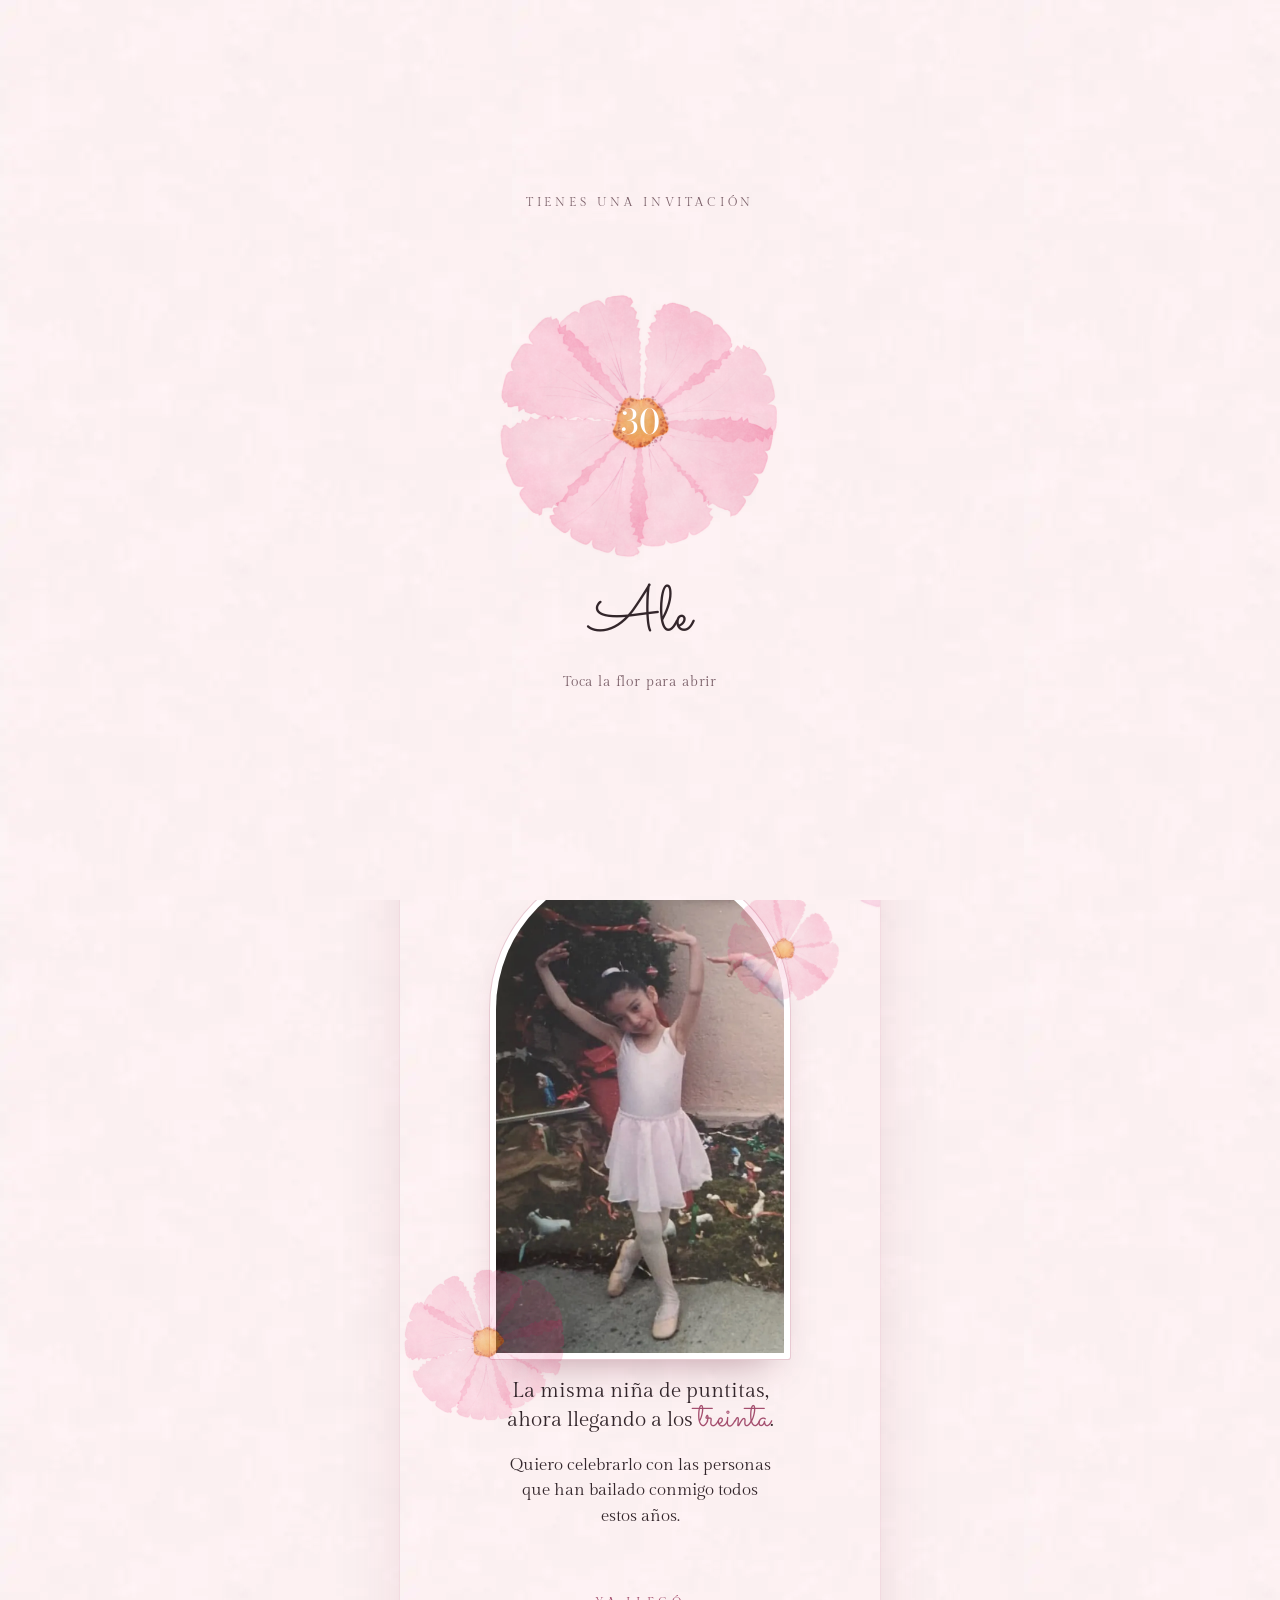
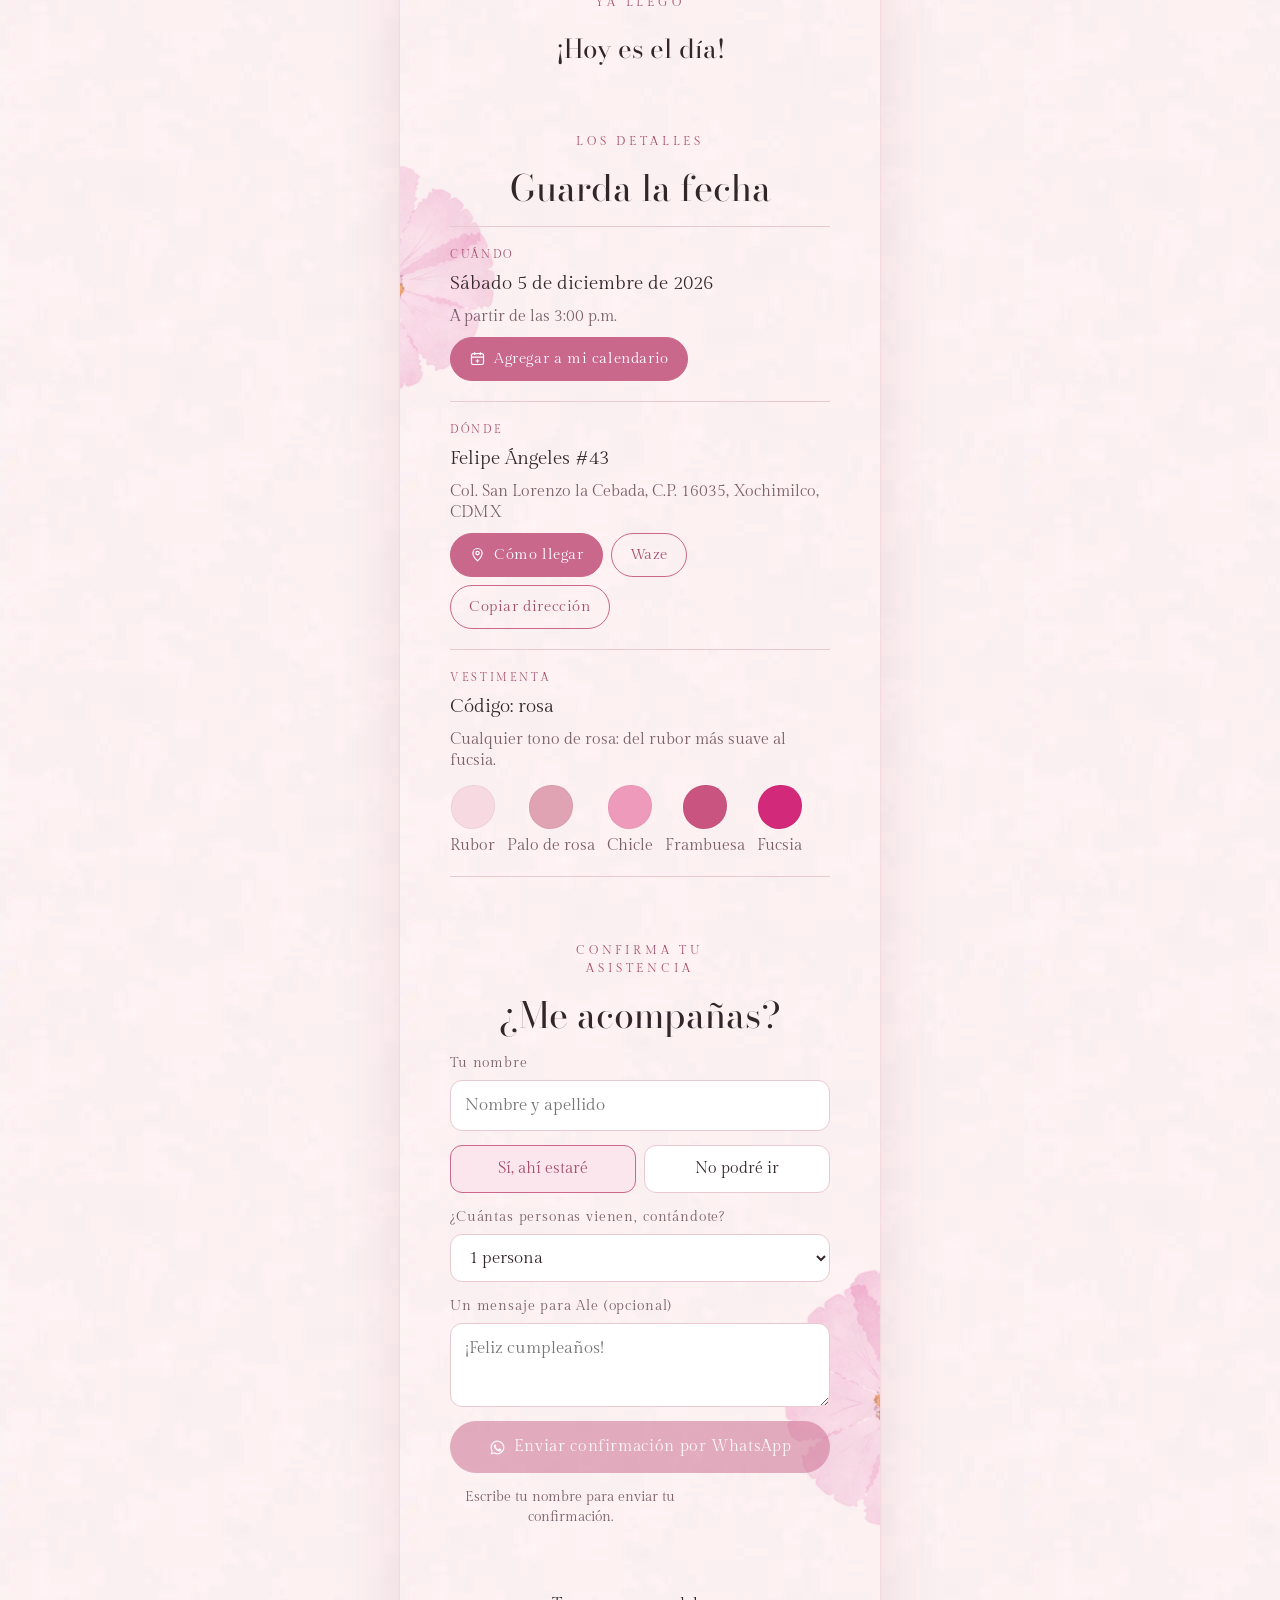
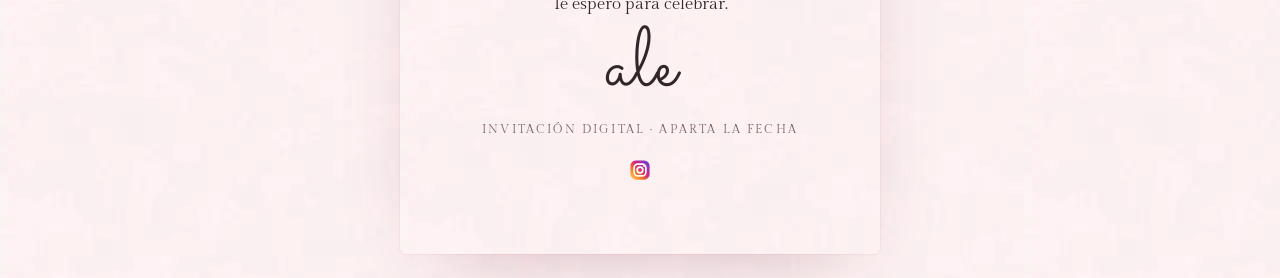
==== commit 1c0d787e: "Ale 30: portada con 30 y bailarina, pie con Instagram" ====
--- a/ale-30/index.html
+++ b/ale-30/index.html
@@ -70,18 +70,18 @@
 
 /* ---------- Póster (hero) ---------- */
 .poster{position:relative;aspect-ratio:915/1280;container-type:inline-size;overflow:hidden}
-.poster .flor{position:absolute;left:62%;top:80%;width:200%;max-width:none;opacity:.6;transform:translate(-50%,-50%) rotate(0);animation:gira 140s linear infinite;pointer-events:none}
+.poster .flor{position:absolute;left:60%;top:91%;width:200%;max-width:none;opacity:.6;transform:translate(-50%,-50%) rotate(0);animation:gira 140s linear infinite;pointer-events:none}
 @keyframes gira{to{transform:translate(-50%,-50%) rotate(360deg)}}
-.poster .treinta{position:absolute;right:4%;top:1%;margin:0;font-family:var(--f-num);font-weight:500;font-size:31cqw;line-height:1;color:var(--salmon);letter-spacing:-.03em}
-.poster .txt{position:absolute;left:10%;top:11%;right:8%;display:grid;gap:0}
-.poster .invito{margin:0;font-size:5.2cqw;line-height:1.15;max-width:9em}
-.poster .nombre{position:absolute;left:0;right:0;top:19%;display:grid;justify-items:center;pointer-events:none}
-.bail-wrap{display:block;width:34cqw;margin-bottom:1.6cqw;margin-left:3cqw;position:relative;z-index:1;transform-origin:50% 97%;animation:balanceo 5s ease-in-out infinite}
+.poster .centro{position:absolute;left:0;right:0;top:11%;display:grid;justify-items:center;text-align:center}
+.poster .invito{margin:0;font-size:6.2cqw;line-height:1.2;letter-spacing:.01em}
+.poster .linea{display:block;width:12cqw;height:1px;background:var(--rosa);opacity:.6;margin-top:3.2cqw}
+.poster .treinta{margin:var(--sube,40cqw) 0 0;font-family:var(--f-num);font-weight:500;font-size:60cqw;line-height:.74;color:var(--salmon);letter-spacing:-.04em;white-space:nowrap}
+.treinta .d{position:relative;display:inline-block}
+.bail-wrap{position:absolute;left:50%;bottom:var(--pie,.775em);width:.56em;margin-left:-.28em;z-index:1;transform-origin:50% 97%;animation:balanceo 5s ease-in-out infinite;pointer-events:none}
 .bailarina{display:block;width:100%;height:auto;overflow:visible;filter:drop-shadow(0 2px 6px rgba(251,240,242,.9))}
 .abierta .bailarina{animation:pirueta 1.3s cubic-bezier(.4,0,.2,1) 1.1s 1}
 @keyframes balanceo{0%,100%{transform:rotate(-3deg)}50%{transform:rotate(3deg)}}
 @keyframes pirueta{to{transform:rotateY(720deg)}}
-.poster .firma{margin:0;font-family:var(--f-firma);font-size:52cqw;line-height:.9;color:var(--tinta);text-shadow:0 0 .12em rgba(251,240,242,.95),0 0 .3em rgba(251,240,242,.7)}
 .poster .para-chip{position:absolute;left:10%;bottom:5.5%;max-width:48%;font-size:3.8cqw;color:var(--tinta);background:rgba(251,240,242,.82);padding:.45em .9em;border-radius:99px;line-height:1.25}
 .desliza{position:absolute;left:50%;bottom:1.6%;transform:translateX(-50%);font-size:11px;letter-spacing:.3em;text-transform:uppercase;color:var(--tinta-suave);opacity:.85;animation:baja 2.4s ease-in-out infinite}
 @keyframes baja{50%{transform:translate(-50%,5px)}}
@@ -160,10 +160,10 @@
 /* pie */
 .pie{padding-block:40px 64px}
 .pie .firma{font-family:var(--f-firma);font-size:84px;line-height:.8;margin:0}
-.ig{display:inline-flex;align-items:center;gap:10px;padding:10px 18px 10px 12px;border:1px solid var(--linea);border-radius:99px;background:rgba(255,255,255,.7);text-decoration:none;color:var(--tinta);font-size:16px}
-.ig:hover{border-color:var(--rosa)}
-.ig svg{width:26px;height:26px;flex:none}
-.credito{font-size:11px;letter-spacing:.2em;text-transform:uppercase;color:var(--tinta-suave)}
+.credito{font-size:12px;letter-spacing:.18em;text-transform:uppercase;color:var(--tinta-suave);text-decoration:none}
+.credito:hover{color:var(--rosa-hondo)}
+.ig{display:inline-grid;place-items:center;width:40px;height:40px;margin-top:-6px;border-radius:12px}
+.ig svg{width:22px;height:22px}
 
 /* pétalos que caen */
 .petalos{position:fixed;inset:0;pointer-events:none;z-index:40;overflow:hidden}
@@ -207,19 +207,16 @@
   <!-- ============ PÓSTER ============ -->
   <section class="poster" aria-label="Invitación">
     <img class="flor" src="[data-uri]" alt="">
-    <h1 class="treinta" aria-label="30 años">30</h1>
-    <div class="txt">
+    <div class="centro">
       <p class="invito">Te invito a mi cumpleaños</p>
-    </div>
-    <div class="nombre">
-      <span class="bail-wrap"><svg class="bailarina" viewBox="0 0 100 116" xmlns="http://www.w3.org/2000/svg" aria-hidden="true">
+      <span class="linea" aria-hidden="true"></span>
+      <h1 class="treinta" aria-label="30 años"><span class="d" aria-hidden="true">3</span><span class="d" aria-hidden="true">0<span class="bail-wrap"><svg class="bailarina" viewBox="0 0 100 116" xmlns="http://www.w3.org/2000/svg" aria-hidden="true">
   <g fill="#33262B"><path d="M46.02,31.80 L45.72,31.43 L45.33,30.99 L44.87,30.50 L44.38,29.97 L43.86,29.38 L43.34,28.76 L42.84,28.11 L42.37,27.44 L41.96,26.76 L41.61,26.07 L41.30,25.30 L40.98,24.45 L40.68,23.54 L40.40,22.58 L40.15,21.61 L39.93,20.63 L39.76,19.66 L39.63,18.73 L39.56,17.85 L39.55,17.04 L39.60,16.28 L39.72,15.51 L39.89,14.75 L40.11,13.99 L40.37,13.26 L40.67,12.54 L40.99,11.86 L41.34,11.22 L41.69,10.62 L42.04,10.07 L42.41,9.59 L42.81,9.15 L43.24,8.74 L43.71,8.36 L44.20,8.02 L44.70,7.70 L45.21,7.41 L45.71,7.14 L46.19,6.91 L46.63,6.71 L47.04,6.55 L47.47,6.45 L47.91,6.38 L48.36,6.34 L48.81,6.32 L49.24,6.32 L49.64,6.34 L50.01,6.35 L50.34,6.36 L50.61,6.35 L50.59,5.25 L50.36,5.25 L50.07,5.23 L49.71,5.20 L49.28,5.16 L48.82,5.14 L48.32,5.13 L47.79,5.16 L47.25,5.21 L46.70,5.33 L46.17,5.49 L45.66,5.70 L45.13,5.92 L44.57,6.18 L44.00,6.47 L43.42,6.80 L42.85,7.17 L42.28,7.58 L41.74,8.05 L41.22,8.56 L40.76,9.13 L40.33,9.73 L39.91,10.38 L39.50,11.07 L39.11,11.81 L38.75,12.59 L38.43,13.41 L38.15,14.26 L37.92,15.14 L37.75,16.04 L37.65,16.96 L37.63,17.91 L37.68,18.91 L37.79,19.94 L37.95,21.00 L38.15,22.06 L38.39,23.11 L38.66,24.13 L38.96,25.12 L39.26,26.05 L39.59,26.93 L39.97,27.79 L40.43,28.63 L40.93,29.44 L41.45,30.20 L41.99,30.91 L42.50,31.56 L42.98,32.15 L43.40,32.66 L43.73,33.07 L43.98,33.40Z"/><path d="M56.02,33.40 L56.27,33.07 L56.60,32.66 L57.02,32.15 L57.50,31.56 L58.01,30.91 L58.55,30.20 L59.07,29.44 L59.57,28.63 L60.03,27.79 L60.41,26.93 L60.74,26.05 L61.04,25.12 L61.34,24.13 L61.61,23.11 L61.85,22.06 L62.05,21.00 L62.21,19.94 L62.32,18.91 L62.37,17.91 L62.35,16.96 L62.25,16.04 L62.08,15.14 L61.85,14.26 L61.57,13.41 L61.25,12.59 L60.89,11.81 L60.50,11.07 L60.09,10.38 L59.67,9.73 L59.24,9.13 L58.78,8.56 L58.26,8.05 L57.72,7.58 L57.15,7.17 L56.58,6.80 L56.00,6.47 L55.43,6.18 L54.87,5.92 L54.34,5.70 L53.83,5.49 L53.30,5.33 L52.75,5.21 L52.21,5.16 L51.68,5.13 L51.18,5.14 L50.72,5.16 L50.29,5.20 L49.93,5.23 L49.64,5.25 L49.41,5.25 L49.39,6.35 L49.66,6.36 L49.99,6.35 L50.36,6.34 L50.76,6.32 L51.19,6.32 L51.64,6.34 L52.09,6.38 L52.53,6.45 L52.96,6.55 L53.37,6.71 L53.81,6.91 L54.29,7.14 L54.79,7.41 L55.30,7.70 L55.80,8.02 L56.29,8.36 L56.76,8.74 L57.19,9.15 L57.59,9.59 L57.96,10.07 L58.31,10.62 L58.66,11.22 L59.01,11.86 L59.33,12.54 L59.63,13.26 L59.89,13.99 L60.11,14.75 L60.28,15.51 L60.40,16.28 L60.45,17.04 L60.44,17.85 L60.37,18.73 L60.24,19.66 L60.07,20.63 L59.85,21.61 L59.60,22.58 L59.32,23.54 L59.02,24.45 L58.70,25.30 L58.39,26.07 L58.04,26.76 L57.63,27.44 L57.16,28.11 L56.66,28.76 L56.14,29.38 L55.62,29.97 L55.13,30.50 L54.67,30.99 L54.28,31.43 L53.98,31.80Z"/><path d="M48.70,49.04 L48.73,49.93 L48.78,51.08 L48.83,52.44 L48.89,53.96 L48.95,55.60 L49.01,57.31 L49.08,59.06 L49.14,60.78 L49.20,62.44 L49.25,64.00 L49.30,65.49 L49.35,66.98 L49.41,68.48 L49.46,69.97 L49.51,71.47 L49.56,72.97 L49.60,74.47 L49.64,75.97 L49.67,77.48 L49.70,78.98 L49.72,80.50 L49.72,82.06 L49.73,83.64 L49.72,85.22 L49.71,86.79 L49.70,88.34 L49.70,89.85 L49.69,91.30 L49.69,92.68 L49.70,93.98 L49.72,95.19 L49.74,96.34 L49.76,97.42 L49.79,98.46 L49.82,99.45 L49.85,100.40 L49.88,101.32 L49.91,102.22 L49.93,103.11 L49.95,103.99 L49.97,104.86 L49.98,105.74 L49.99,106.60 L50.00,107.43 L50.01,108.24 L50.02,109.01 L50.02,109.72 L50.03,110.38 L50.04,110.98 L50.05,111.49 L50.06,111.93 L50.07,112.28 L50.08,112.57 L50.09,112.79 L50.11,112.97 L50.12,113.12 L50.13,113.23 L50.14,113.32 L50.14,113.41 L50.15,113.50 L51.25,113.50 L51.26,113.40 L51.26,113.31 L51.27,113.21 L51.27,113.10 L51.28,112.96 L51.29,112.79 L51.30,112.57 L51.32,112.29 L51.33,111.94 L51.35,111.51 L51.37,110.99 L51.39,110.40 L51.41,109.74 L51.44,109.02 L51.47,108.26 L51.50,107.45 L51.53,106.62 L51.56,105.76 L51.60,104.89 L51.65,104.01 L51.70,103.14 L51.76,102.26 L51.83,101.36 L51.90,100.44 L51.97,99.49 L52.04,98.50 L52.11,97.47 L52.18,96.38 L52.24,95.24 L52.30,94.02 L52.35,92.72 L52.39,91.34 L52.42,89.89 L52.46,88.38 L52.49,86.83 L52.52,85.26 L52.55,83.68 L52.60,82.10 L52.64,80.54 L52.70,79.02 L52.77,77.52 L52.85,76.03 L52.94,74.53 L53.04,73.03 L53.14,71.53 L53.24,70.03 L53.33,68.52 L53.42,67.02 L53.49,65.51 L53.55,64.00 L53.59,62.42 L53.63,60.74 L53.65,59.00 L53.67,57.25 L53.68,55.52 L53.68,53.88 L53.69,52.35 L53.69,51.00 L53.69,49.85 L53.70,48.96Z"/><path d="M46.32,48.20 L46.04,48.69 L45.67,49.32 L45.24,50.06 L44.75,50.89 L44.23,51.79 L43.69,52.72 L43.13,53.68 L42.59,54.62 L42.06,55.52 L41.58,56.36 L41.10,57.18 L40.61,58.03 L40.10,58.91 L39.59,59.78 L39.09,60.65 L38.60,61.49 L38.15,62.29 L37.73,63.04 L37.36,63.71 L37.05,64.28 L36.82,64.71 L36.64,65.01 L36.49,65.26 L36.34,65.49 L36.17,65.77 L35.97,66.17 L35.84,66.70 L35.83,67.22 L35.90,67.65 L36.01,68.06 L36.18,68.50 L36.40,68.94 L36.66,69.36 L36.94,69.76 L37.26,70.16 L37.59,70.55 L37.96,70.95 L38.34,71.34 L38.75,71.75 L39.19,72.17 L39.68,72.63 L40.23,73.11 L40.83,73.62 L41.45,74.14 L42.10,74.67 L42.75,75.19 L43.39,75.70 L44.01,76.17 L44.60,76.62 L45.14,77.02 L45.66,77.39 L46.18,77.74 L46.70,78.06 L47.19,78.36 L47.66,78.64 L48.10,78.89 L48.50,79.12 L48.85,79.32 L49.14,79.48 L49.38,79.62 L50.22,78.38 L50.00,78.20 L49.71,77.99 L49.39,77.75 L49.03,77.48 L48.64,77.18 L48.22,76.86 L47.79,76.52 L47.35,76.16 L46.90,75.78 L46.46,75.38 L45.98,74.95 L45.45,74.46 L44.89,73.94 L44.31,73.39 L43.73,72.83 L43.15,72.27 L42.59,71.71 L42.07,71.18 L41.61,70.68 L41.21,70.23 L40.85,69.81 L40.52,69.40 L40.21,69.01 L39.95,68.65 L39.72,68.32 L39.53,68.01 L39.38,67.74 L39.28,67.50 L39.22,67.31 L39.19,67.14 L39.17,67.02 L39.19,67.03 L39.19,67.22 L39.14,67.45 L39.11,67.54 L39.17,67.48 L39.33,67.28 L39.55,66.99 L39.84,66.59 L40.15,66.12 L40.49,65.58 L40.90,64.97 L41.36,64.29 L41.87,63.54 L42.41,62.75 L42.98,61.93 L43.55,61.09 L44.13,60.25 L44.69,59.43 L45.22,58.64 L45.77,57.83 L46.35,56.97 L46.95,56.06 L47.57,55.15 L48.17,54.25 L48.75,53.39 L49.28,52.59 L49.76,51.87 L50.16,51.27 L50.48,50.80Z"/><path d="M43.8,32.4 C46.5,30.1 53.5,30.1 56.2,32.4 C55.4,37.5 53.6,42.6 52.9,47.4 Q50,48.6 47.1,47.4 C46.4,42.6 44.6,37.5 43.8,32.4Z"/>
     <path d="M48.7,26.3 L51.3,26.3 L51.7,31.4 L48.3,31.4Z"/>
     <ellipse cx="50" cy="21.6" rx="4.6" ry="5.3"/>
     <circle cx="50" cy="14.9" r="2.6"/></g>
   <g transform="rotate(-4 50 49)"><path d="M74.67,48.68 Q76.64,49.20 74.67,49.72 Q72.70,50.25 73.52,50.90 Q74.34,51.55 71.56,51.85 Q68.78,52.16 68.30,52.82 Q67.83,53.49 64.71,53.52 Q61.60,53.55 59.92,54.12 Q58.23,54.69 55.33,54.45 Q52.43,54.20 49.82,54.57 Q47.22,54.94 45.02,54.46 Q42.83,53.98 39.75,54.09 Q36.68,54.20 35.58,53.57 Q34.47,52.94 31.46,52.76 Q28.45,52.59 28.62,51.92 Q28.80,51.25 26.37,50.82 Q23.94,50.40 25.37,49.80 Q26.79,49.20 25.37,48.60 Q23.94,48.00 26.37,47.58 Q28.80,47.15 28.62,46.48 Q28.45,45.81 31.46,45.64 Q34.47,45.46 35.58,44.83 Q36.68,44.20 39.75,44.31 Q42.83,44.42 45.02,43.94 Q47.22,43.46 49.82,43.83 Q52.43,44.20 55.33,43.95 Q58.23,43.71 59.92,44.28 Q61.60,44.85 64.71,44.88 Q67.83,44.91 68.30,45.58 Q68.78,46.24 71.56,46.55 Q74.34,46.85 73.52,47.50 Q72.70,48.15 74.67,48.68 Z" fill="#F6D0DB"/><path d="M70.56,48.98 Q71.90,49.52 69.42,49.87 Q66.94,50.21 66.87,50.82 Q66.79,51.43 63.79,51.50 Q60.79,51.58 59.31,52.11 Q57.84,52.64 55.00,52.43 Q52.16,52.22 49.62,52.55 Q47.09,52.88 45.06,52.43 Q43.03,51.98 40.02,52.04 Q37.01,52.10 36.26,51.51 Q35.51,50.92 32.70,50.70 Q29.90,50.47 30.60,49.88 Q31.30,49.29 29.35,48.83 Q27.40,48.36 29.39,47.91 Q31.38,47.45 30.73,46.86 Q30.08,46.27 32.90,46.05 Q35.72,45.83 36.52,45.24 Q37.32,44.66 40.33,44.73 Q43.33,44.79 45.40,44.35 Q47.46,43.91 49.97,44.25 Q52.48,44.59 55.33,44.39 Q58.19,44.19 59.62,44.72 Q61.05,45.25 64.05,45.34 Q67.04,45.43 67.07,46.04 Q67.09,46.64 69.54,47.00 Q71.99,47.35 70.60,47.89 Q69.22,48.43 70.56,48.98 Z" fill="#EDAEC2"/><path d="M63.32,47.74 Q64.49,48.19 62.89,48.59 Q61.29,48.99 60.73,49.49 Q60.16,49.99 57.66,50.09 Q55.15,50.18 53.12,50.49 Q51.08,50.80 48.84,50.56 Q46.60,50.31 44.05,50.29 Q41.50,50.26 40.57,49.79 Q39.64,49.31 37.77,48.96 Q35.89,48.62 36.71,48.13 Q37.53,47.65 37.21,47.14 Q36.88,46.64 39.07,46.37 Q41.25,46.11 42.63,45.68 Q44.02,45.25 46.54,45.32 Q49.07,45.40 51.51,45.25 Q53.95,45.10 55.63,45.48 Q57.32,45.87 59.68,46.06 Q62.03,46.26 62.09,46.77 Q62.15,47.28 63.32,47.74 Z" fill="#E393AE"/></g>
-</svg></span>
-      <p class="firma">ale</p>
+</svg></span></span></h1>
     </div>
     <p class="para-chip" id="para-chip" hidden></p>
     <p class="desliza" aria-hidden="true">Desliza</p>
@@ -340,10 +337,9 @@
   <footer class="sec pie">
     <p>Te espero para celebrar.</p>
     <p class="firma">ale</p>
-    <p class="credito">Invitación digital · Aparta la Fecha</p>
-    <a class="ig" href="https://www.instagram.com/apartalafecha.mx/" target="_blank" rel="noopener" aria-label="Instagram de Aparta la Fecha: @apartalafecha.mx">
+    <a class="credito" href="https://www.instagram.com/apartalafecha.mx/" target="_blank" rel="noopener">Invitación digital · Aparta la Fecha</a>
+    <a class="ig" href="https://www.instagram.com/apartalafecha.mx/" target="_blank" rel="noopener" aria-label="Instagram de Aparta la Fecha">
       <svg viewBox="0 0 24 24" aria-hidden="true"><defs><linearGradient id="ig-g" x1="0" y1="1" x2="1" y2="0"><stop offset="0" stop-color="#FEDA75"/><stop offset=".3" stop-color="#FA7E1E"/><stop offset=".55" stop-color="#D62976"/><stop offset=".8" stop-color="#962FBF"/><stop offset="1" stop-color="#4F5BD5"/></linearGradient></defs><rect x="1.5" y="1.5" width="21" height="21" rx="6" fill="url(#ig-g)"/><rect x="5.6" y="5.6" width="12.8" height="12.8" rx="4" fill="none" stroke="#fff" stroke-width="1.8"/><circle cx="12" cy="12" r="3.1" fill="none" stroke="#fff" stroke-width="1.8"/><circle cx="16.4" cy="7.6" r="1.05" fill="#fff"/></svg>
-      @apartalafecha.mx
     </a>
   </footer>
 </main>
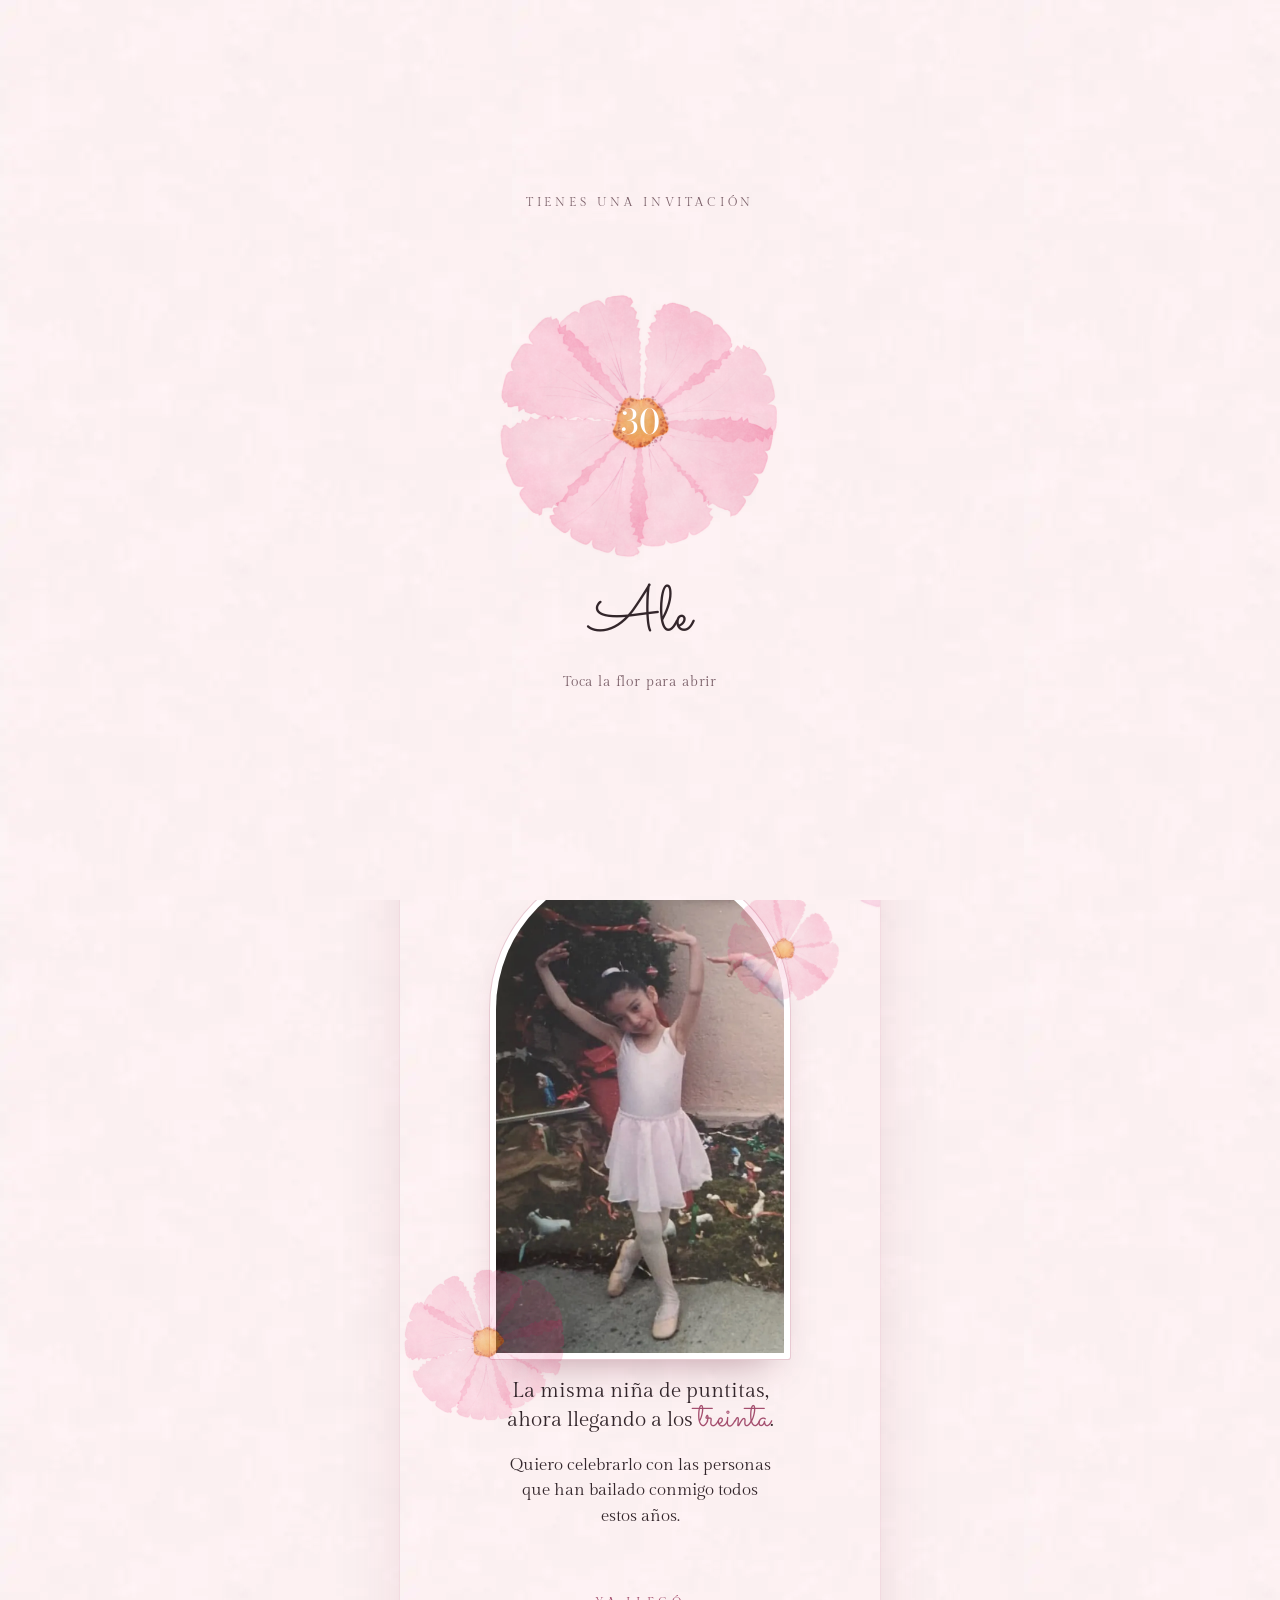
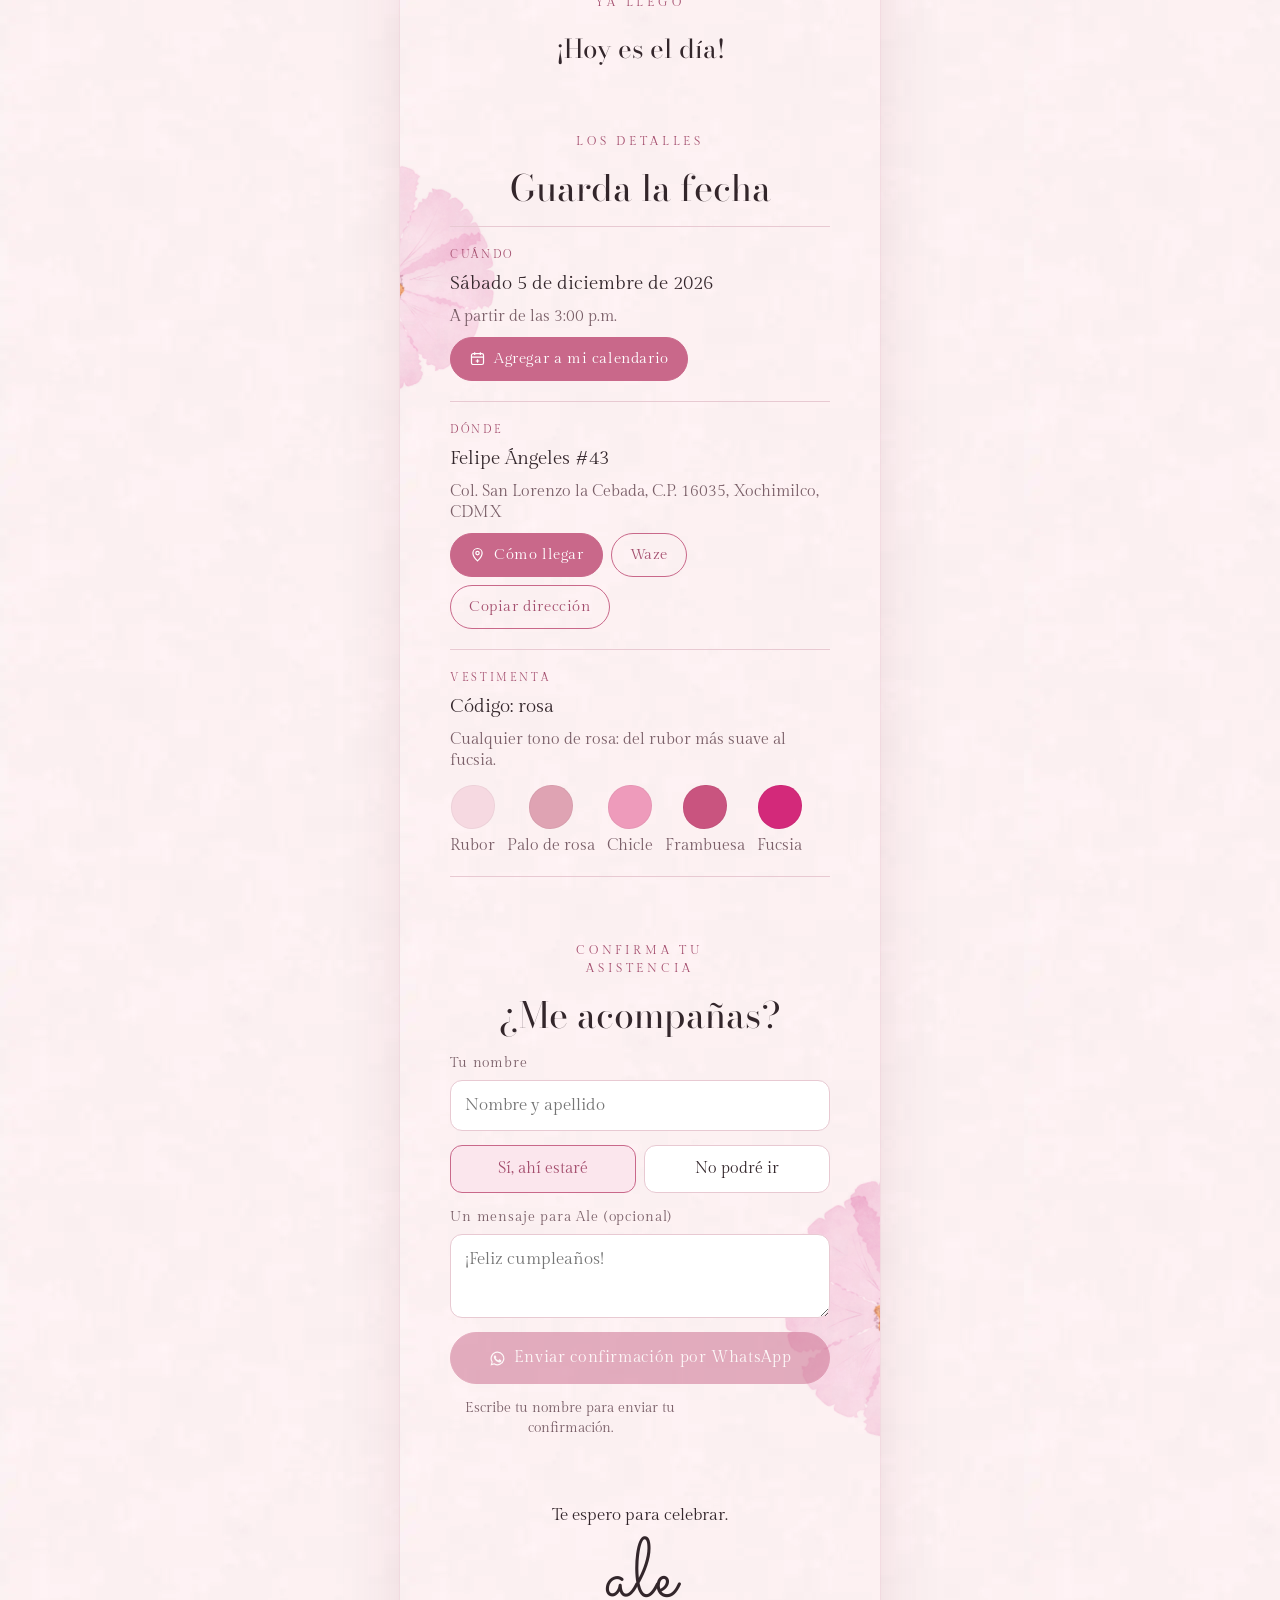
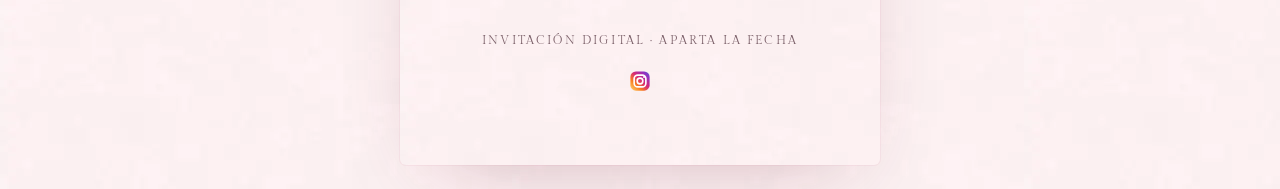
==== commit 891fed23: "Ale 30: ubicación exacta y confirmación sin conteo de personas" ====
--- a/ale-30/index.html
+++ b/ale-30/index.html
@@ -319,9 +319,6 @@
         <input type="radio" name="asiste" id="asiste-si" value="si" checked><label for="asiste-si">Sí, ahí estaré</label>
         <input type="radio" name="asiste" id="asiste-no" value="no"><label for="asiste-no">No podré ir</label>
       </div>
-      <label for="personas" id="lbl-personas">¿Cuántas personas vienen, contándote?
-        <select id="personas" name="personas"></select>
-      </label>
       <label for="mensaje">Un mensaje para Ale (opcional)
         <textarea id="mensaje" name="mensaje" maxlength="400" placeholder="¡Feliz cumpleaños!"></textarea>
       </label>
@@ -359,7 +356,8 @@
   inicioUTC: "20261205T210000Z", finUTC: "20261206T030000Z",
   inicioISO: "2026-12-05T21:00:00Z", finISO: "2026-12-06T03:00:00Z",
   direccion: "Felipe Ángeles #43, Col. San Lorenzo la Cebada, 16035, Xochimilco, CDMX",
-  detalles: "¡Te espero para celebrar mis 30! Código de vestimenta: rosa. Invitación: https://apartalafecha.github.io/ale-30/",
+  detalles: "¡Te espero para celebrar mis 30! Código de vestimenta: rosa. Ubicación: https://maps.app.goo.gl/aTXD3bsmUgj7zBuN7 · Invitación: https://apartalafecha.github.io/ale-30/",
+  mapa: "https://maps.app.goo.gl/aTXD3bsmUgj7zBuN7",
   ics: "https://apartalafecha.github.io/ale-30/ale-30.ics",
   whatsapp: "525579118535"   // Ale: 55 7911 8535
 };
@@ -382,9 +380,6 @@
   $("reservados").textContent = PASES === 1 ? "Reservé 1 lugar para ti" : "Reservé " + PASES + " lugares para ti";
   $("reservados").hidden = false;
 }
-const maxP = PASES || 10;
-for (let i = 1; i <= maxP; i++) { const o = document.createElement("option"); o.value = i; o.textContent = i === 1 ? "1 persona" : i + " personas"; $("personas").appendChild(o); }
-$("personas").value = String(PASES || 1);
 
 /* ---- abrir ---- */
 document.body.classList.add("cerrado");
@@ -481,7 +476,7 @@
 });
 
 /* ---- mapa ---- */
-$("maps").href = "https://www.google.com/maps/search/?api=1&query=" + enc(EVENTO.direccion);
+$("maps").href = EVENTO.mapa;
 $("waze").href = "https://waze.com/ul?q=" + enc(EVENTO.direccion) + "&navigate=yes";
 function toast(t) { const el = $("toast"); el.textContent = t; el.classList.add("si"); clearTimeout(toast.t); toast.t = setTimeout(() => el.classList.remove("si"), 2200); }
 $("copiar").addEventListener("click", () => {
@@ -501,13 +496,11 @@
 function armar() {
   const nombre = $("nombre").value.trim();
   const si = $("asiste-si").checked;
-  const n = parseInt($("personas").value, 10) || 1;
   const msg = $("mensaje").value.trim();
-  $("lbl-personas").hidden = !si;
   let t;
   const fam = /^familia\b/i.test(nombre);
   const quien = fam ? "Somos la " + nombre + "." : "Soy " + nombre + ".";
-  if (si) t = "¡Hola, Ale! " + quien + " " + (fam ? "Confirmamos que sí vamos" : "Confirmo que sí voy") + " a tu cumpleaños 30 el sábado 5 de diciembre. " + (n === 1 ? "Voy yo." : "Seremos " + n + " personas.");
+  if (si) t = "¡Hola, Ale! " + quien + " " + (fam ? "Confirmamos que sí vamos" : "Confirmo que sí voy") + " a tu cumpleaños 30 el sábado 5 de diciembre.";
   else t = "¡Hola, Ale! " + quien + " Lamentablemente no " + (fam ? "podremos" : "podré") + " acompañarte en tu cumpleaños 30, pero te " + (fam ? "mandamos" : "mando") + " un abrazo enorme.";
   if (msg) t += "\n\n" + msg;
   const num = EVENTO.whatsapp.replace(/\D/g, "");
